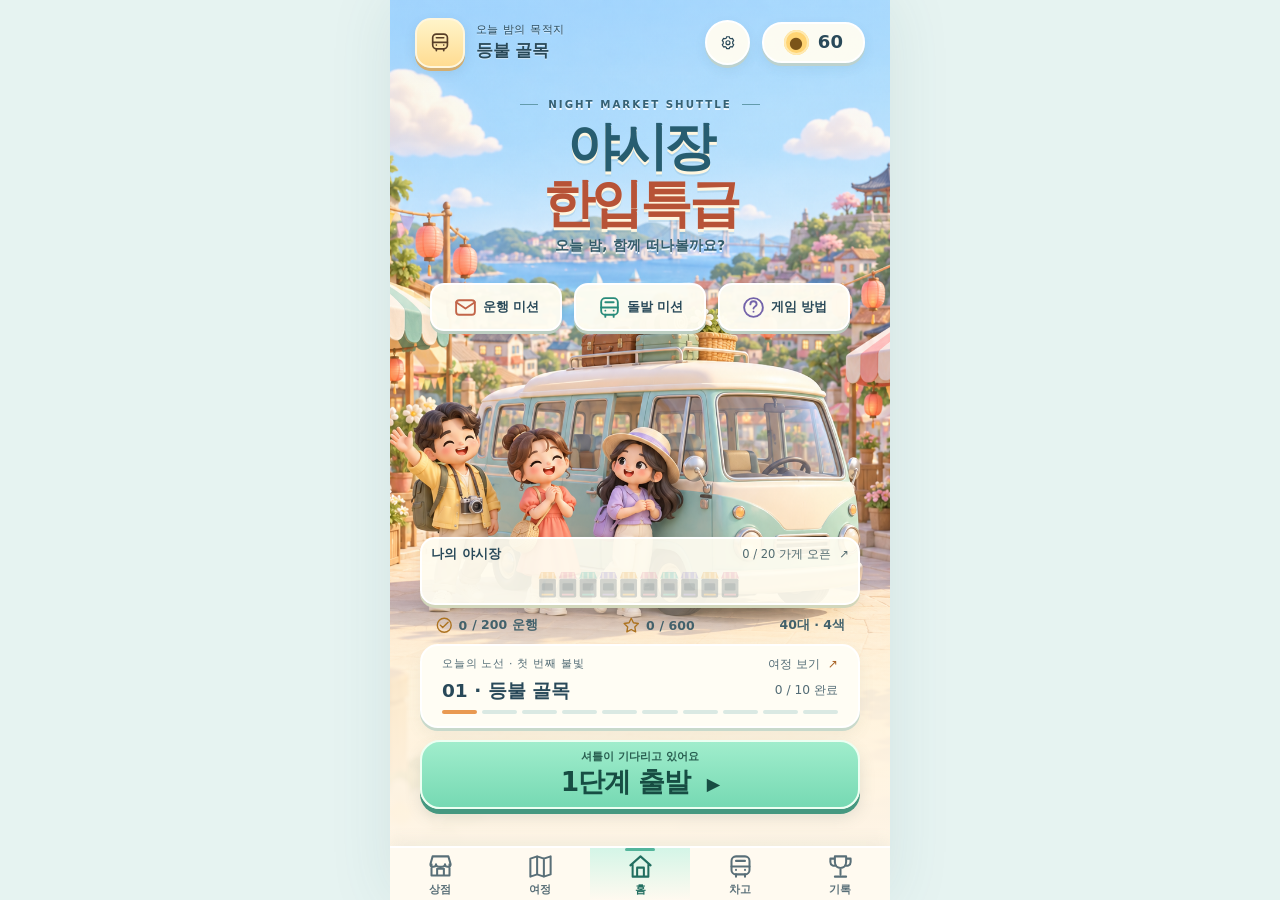
==== index.html @ f146aacd "Release v55: paid undo and remove free guide" ====
<!doctype html>
<html lang="ko"><head><meta charset="utf-8"><meta name="viewport" content="width=device-width,initial-scale=1,viewport-fit=cover"><meta name="theme-color" content="#d8f4ed"><meta name="description" content="야시장으로 떠나는 셔틀 퍼즐. 20개 지역 200단계를 여행하고 나만의 정류장을 꾸며 보세요."><title>야시장 한입특급 · Night Market Shuttle</title><link rel="manifest" href="./manifest.webmanifest?v=55"><link rel="stylesheet" href="./style.css?v=55"><link rel="stylesheet" href="./lobby.css?v=55"><link rel="stylesheet" href="./home.css?v=55"><link rel="stylesheet" href="./loading.css?v=55"><link rel="stylesheet" href="./festival.css?v=55"><link rel="preload" as="image" href="./art/sunny-terminal-v1.png"><link rel="stylesheet" href="./emergency.css?v=55"><link rel="preload" as="image" href="./brand/ninetosix-logo.png"><link rel="stylesheet" href="./bright.css?v=55"><link rel="stylesheet" href="./queue-cut.css?v=55"><link rel="stylesheet" href="./shop.css?v=55"><link rel="stylesheet" href="./stage-start.css?v=55"></head>
<body><main id="app">
<section id="lobby" inert aria-label="야시장 셔틀 대기실">
<canvas id="lobby-scene" width="600" height="1080" aria-hidden="true"></canvas><img id="lobby-art" class="lobby-art" src="./art/sunny-terminal-v1.png" alt="" width="1024" height="1536" fetchpriority="high"><div class="home-shade" aria-hidden="true"></div>
<div class="lobby-header"><button id="profile" class="avatar" aria-label="운행 기록"><svg viewBox="0 0 24 24" fill="none" stroke="currentColor" stroke-width="1.8" stroke-linecap="round" stroke-linejoin="round" aria-hidden="true"><rect x="4" y="3" width="16" height="16" rx="4"/><path d="M4 12h16M8 19v2m8-2v2M8 7h8"/><path d="M8 15h.01M16 15h.01"/></svg></button><div class="greeting"><small>오늘 밤의 목적지</small><b id="lobby-route-name">등불 골목</b></div><button id="lobby-settings" class="icon-button" aria-label="설정"><svg viewBox="0 0 24 24" fill="none" stroke="currentColor" stroke-width="1.8" stroke-linecap="round" stroke-linejoin="round" aria-hidden="true"><path d="m10 3-.6 2.2-2 .9-2-.6-2 3.4 1.5 1.6v3l-1.5 1.6 2 3.4 2-.6 2 .9L10 21h4l.6-2.2 2-.9 2 .6 2-3.4-1.5-1.6v-3l1.5-1.6-2-3.4-2 .6-2-.9L14 3Z"/><circle cx="12" cy="12" r="3"/></svg></button><button id="wallet" class="wallet" aria-label="코인과 상점"><span>●</span> <b id="lobby-coins">60</b></button></div>
<div id="home-content" class="home-content">
<div class="hero-title"><span>NIGHT MARKET SHUTTLE</span><h1>야시장<br><em>한입특급</em></h1><p>오늘 밤, 함께 떠나볼까요?</p></div>
<div class="side-actions"><button id="missions"><span><svg viewBox="0 0 24 24" fill="none" stroke="currentColor" stroke-width="1.8" stroke-linecap="round" stroke-linejoin="round" aria-hidden="true"><rect x="3" y="5" width="18" height="14" rx="3"/><path d="m3 7 9 6 9-6"/></svg></span>운행 미션<i id="mission-dot" hidden></i></button><button id="garage-trial"><span><svg viewBox="0 0 24 24" fill="none" stroke="currentColor" stroke-width="1.8" stroke-linecap="round" stroke-linejoin="round" aria-hidden="true"><rect x="4" y="3" width="16" height="16" rx="4"/><path d="M4 12h16M8 19v2m8-2v2M8 7h8"/><path d="M8 15h.01M16 15h.01"/></svg></span>돌발 미션</button><button id="howto"><span><svg viewBox="0 0 24 24" fill="none" stroke="currentColor" stroke-width="1.8" stroke-linecap="round" stroke-linejoin="round" aria-hidden="true"><circle cx="12" cy="12" r="9"/><path d="M9 9a3 3 0 0 1 6 0c0 2-3 2-3 4m0 3h.01"/></svg></span>게임 방법</button></div>
<button id="market-growth" aria-label="나의 야시장 성장 현황"></button><div class="home-stats"><span><svg viewBox="0 0 24 24" fill="none" stroke="currentColor" stroke-width="1.8" stroke-linecap="round" stroke-linejoin="round" aria-hidden="true"><circle cx="12" cy="12" r="9"/><path d="m7 12 3 3 7-7"/></svg><b id="home-cleared">0</b> / 200 운행</span><span><svg viewBox="0 0 24 24" fill="none" stroke="currentColor" stroke-width="1.8" stroke-linecap="round" stroke-linejoin="round" aria-hidden="true"><path d="m12 3 2.8 5.8 6.4.9-4.6 4.5 1.1 6.3-5.7-3-5.7 3 1.1-6.3-4.6-4.5 6.4-.9Z"/></svg><b id="home-stars">0</b> / 600</span><span id="home-fleet">40대 · 4색</span></div>
<div class="boarding-card"><div class="ticket-top"><small>오늘의 노선 <span id="home-next">첫 번째 불빛</span></small><button id="home-map" aria-label="현재 지역 여정 보기">여정 보기 <span>↗</span></button></div><div class="district-ticket"><b id="home-district">01 · 등불 골목</b><span id="home-progress">0 / 10 완료</span></div><div id="home-track" class="route-track" aria-hidden="true"></div></div>
<button id="play" class="play-button"><span id="play-caption">출발 준비 완료</span><strong id="play-label">1단계 출발 <i>▶</i></strong></button>
<button id="continue" class="resume-button" hidden>진행 중인 운행 이어하기 →</button>
</div>
<section id="lobby-panel" class="lobby-panel" hidden aria-labelledby="panel-title"><div class="panel-heading"><small id="panel-kicker"></small><h1 id="panel-title"></h1><p id="panel-description"></p></div><div id="panel-body"></div></section>
<nav id="nav" class="bottom-nav" aria-label="대기실 메뉴"><button data-tab="shop"><span><svg viewBox="0 0 24 24" fill="none" stroke="currentColor" stroke-width="1.8" stroke-linecap="round" stroke-linejoin="round" aria-hidden="true"><path d="M4 10v10h16V10M3 10l2-7h14l2 7M3 10c0 3 5 3 5 0 0 3 8 3 8 0 0 3 5 3 5 0M9 20v-6h6v6"/></svg></span>상점</button><button data-tab="map"><span><svg viewBox="0 0 24 24" fill="none" stroke="currentColor" stroke-width="1.8" stroke-linecap="round" stroke-linejoin="round" aria-hidden="true"><path d="m3 5 6-2 6 2 6-2v16l-6 2-6-2-6 2ZM9 3v16m6-14v16"/></svg></span>여정</button><button data-tab="home" aria-current="page"><span><svg viewBox="0 0 24 24" fill="none" stroke="currentColor" stroke-width="1.8" stroke-linecap="round" stroke-linejoin="round" aria-hidden="true"><path d="m3 11 9-8 9 8M5 10v11h14V10M9 21v-8h6v8"/></svg></span>홈</button><button data-tab="garage"><span><svg viewBox="0 0 24 24" fill="none" stroke="currentColor" stroke-width="1.8" stroke-linecap="round" stroke-linejoin="round" aria-hidden="true"><rect x="4" y="3" width="16" height="16" rx="4"/><path d="M4 12h16M8 19v2m8-2v2M8 7h8"/><path d="M8 15h.01M16 15h.01"/></svg></span>차고</button><button data-tab="records"><span><svg viewBox="0 0 24 24" fill="none" stroke="currentColor" stroke-width="1.8" stroke-linecap="round" stroke-linejoin="round" aria-hidden="true"><path d="M7 3h10v5c0 7-10 7-10 0ZM7 5H3v3c0 3 3 4 5 3m9-6h4v3c0 3-3 4-5 3m-4 3v5m-5 2h10"/></svg></span>기록</button></nav>
</section>
<section id="game" hidden inert aria-label="셔틀 퍼즐"><canvas id="scene" width="600" height="1080" aria-label="줄 맨 앞 손님과 같은 색 셔틀을 선택하세요."></canvas><div id="car-targets" aria-label="야시장 셔틀"></div><button id="run-clock" aria-label="별 목표 시간 보기"></button><header><button id="settings" class="round" aria-label="일시정지">Ⅱ</button><div class="logo">야시장 한입특급<small id="game-level">NIGHT MARKET SHUTTLE</small></div><button id="town" class="town-button" aria-label="대기실로 돌아가기">⌂</button><div class="coins">● <span id="coin-count">60</span></div></header><button id="emergency-hud" hidden aria-label="긴급 운행 안내"></button><button id="cut-hud" hidden aria-label="새치기 돌발 미션"></button><div id="combo-banner" role="status" aria-live="polite"></div><div id="queue-summary" role="status" aria-label="맨 앞 손님"></div><button id="garage-preview" hidden></button><div id="locked-targets" aria-label="승강장 확장"></div><footer><button id="bag" aria-label="아이템 가방"><b>▣</b><span>아이템</span><small id="bag-count">0</small></button><button id="undo"><b>↶</b><span>되돌리기</span><small>100코인</small></button><button id="ad"><b>＋</b><span>승강장 확장</span><small>AD</small></button></footer><div class="hint" id="hint"></div></section>
<div id="toast" role="status" aria-live="polite"></div><div id="modal" class="modal" role="dialog" aria-modal="true" aria-labelledby="modal-title" hidden><section><button id="close" aria-label="닫기">×</button><h1 id="modal-title"></h1><div id="modal-body"></div><button id="primary" class="primary">계속하기</button></section></div>
<section id="loading" aria-label="게임 시작 준비">
<div id="studio-intro" aria-label="나인투식스랩"><div class="studio-wordmark"><img src="./brand/ninetosix-logo.png" width="501" height="110" alt="NINE TO SIX LAB" fetchpriority="high"><p>일상에 새로운 플레이를.</p></div><button id="studio-skip">건너뛰기 <span aria-hidden="true">→</span></button></div><div class="boot-brand">NINE TO SIX LAB</div>
<div class="boot-title"><h1>야시장<br><em>한입특급</em></h1><p>불빛을 따라, 오늘 밤의 작은 여행</p></div>
<svg class="boot-scene" viewBox="0 0 400 310" fill="none" aria-hidden="true">
<defs><linearGradient id="boot-body" x1="150" y1="160" x2="150" y2="254" gradientUnits="userSpaceOnUse"><stop stop-color="#ffe4a0"/><stop offset=".6" stop-color="#f8bd5e"/><stop offset="1" stop-color="#dd8d43"/></linearGradient><linearGradient id="boot-glass" x1="120" y1="182" x2="120" y2="224" gradientUnits="userSpaceOnUse"><stop stop-color="#72c6cf"/><stop offset="1" stop-color="#2a6a82"/></linearGradient><radialGradient id="boot-halo"><stop stop-color="#ffd690" stop-opacity=".35"/><stop offset="1" stop-color="#ffd690" stop-opacity="0"/></radialGradient><clipPath id="boot-road-clip"><rect x="0" y="256" width="400" height="35"/></clipPath></defs>
<circle cx="295" cy="42" r="26" fill="#f5deb0"/><circle cx="283" cy="33" r="24" fill="#ffe3a0"/>
<g fill="#91b9c3"><circle cx="51" cy="48" r="1.5"/><circle cx="119" cy="19" r="2"/><circle cx="236" cy="57" r="1.5"/><circle cx="346" cy="82" r="2"/></g>
<path d="M0 155h28V97h38v32h34V80h43v64h32v-42h33v41h25V95h43v44h28v-33h43v50h28v-26h25v116H0Z" fill="#a0c9c8"/>
<g fill="#d9ad71" opacity=".5"><path d="M39 113h6v8h-6zm14 0h6v8h-6zm60-18h6v8h-6zm14 0h6v8h-6zm118 15h6v8h-6zm14 0h6v8h-6zm62 14h6v8h-6zm14 0h6v8h-6z"/></g>
<path d="M-15 80Q195 162 415 71" stroke="#647b80" stroke-width="2"/>
<g class="boot-glow"><circle cx="52" cy="116" r="36" fill="url(#boot-halo)"/><path d="M52 103v8" stroke="#dab47b"/><rect x="44" y="109" width="16" height="22" rx="6" fill="#ffc775"/><path d="M47 113h10m-10 13h10" stroke="#d8854d"/></g>
<g class="boot-glow"><circle cx="154" cy="140" r="40" fill="url(#boot-halo)"/><path d="M154 121v8" stroke="#dab47b"/><rect x="145" y="127" width="18" height="24" rx="6" fill="#f9ac74"/><path d="M148 131h12m-12 15h12" stroke="#ce7153"/></g>
<g class="boot-glow"><circle cx="269" cy="130" r="35" fill="url(#boot-halo)"/><path d="M269 115v8" stroke="#dab47b"/><rect x="261" y="121" width="16" height="22" rx="6" fill="#ffda89"/></g>
<g class="boot-glow"><circle cx="351" cy="109" r="32" fill="url(#boot-halo)"/><path d="M351 91v8" stroke="#dab47b"/><rect x="343" y="97" width="16" height="22" rx="6" fill="#efab83"/></g>
<path d="M0 253Q200 228 400 251V310H0Z" fill="#bdd2dc"/><path d="M0 255Q200 235 400 253" stroke="#648083" stroke-width="2"/>
<g clip-path="url(#boot-road-clip)"><g class="boot-road" stroke="#7b9198" stroke-width="3" stroke-linecap="round" opacity=".45"><path d="M0 280h34m46 0h34m46 0h34m46 0h34m46 0h34m46 0h34m46 0h34"/></g></g>
<ellipse cx="202" cy="258" rx="132" ry="10" fill="#517985" opacity=".18"/>
<g class="boot-bus">
<path d="m315 218 80 18v27l-82-23Z" fill="#ffe3a5" opacity=".09"/>
<rect x="85" y="161" width="227" height="87" rx="19" fill="url(#boot-body)"/>
<path d="M92 174h209" stroke="#fff2c9" stroke-width="4" stroke-linecap="round"/>
<rect x="105" y="182" width="121" height="43" rx="6" fill="url(#boot-glass)"/>
<path d="M241 182h44a12 12 0 0 1 12 12v30h-56Z" fill="url(#boot-glass)"/>
<g><path d="M116 218q2-14 12-14t13 14v7h-25Z" fill="#db6378"/><circle cx="128" cy="202" r="8" fill="#e9bc91"/><path d="M119 201q-2-13 10-12 10 0 8 12l-5-6-6 4Z" fill="#55413a"/>
<path d="M154 224v-10q11-15 23 0v10Z" fill="#a28de3"/><path d="M156 207v-11q9-14 18 0v12Z" fill="#443438"/><circle cx="165" cy="202" r="8" fill="#efc39a"/><path d="m157 198 15-1-7-8Z" fill="#443438"/>
<path d="M191 225v-9q10-14 23 0v9Z" fill="#63c9b2"/><circle cx="203" cy="202" r="8" fill="#b78266"/><path d="M195 200q-1-15 12-10l5 9-9-5Z" fill="#34323e"/></g>
<path d="M146 183v42m39-42v42m55-45v64m34-64v64" stroke="#f9cd83" stroke-width="5"/>
<path d="M109 234h104" stroke="#ad6d40" stroke-width="2" opacity=".6"/><rect x="284" y="231" width="21" height="8" rx="4" fill="#fff3cd"/><rect x="88" y="231" width="7" height="9" rx="2" fill="#d46557"/>
<rect x="140" y="151" width="100" height="17" rx="7" fill="#efd6a8"/><path d="M167 158h46" stroke="#a4784d" stroke-width="3" stroke-linecap="round"/>
<rect x="83" y="241" width="231" height="7" rx="3" fill="#b57043"/>
<g class="boot-wheel"><circle cx="129" cy="247" r="17" fill="#172431"/><circle cx="129" cy="247" r="9" fill="#71909a"/><path d="M129 240v14m-7-7h14" stroke="#c1d1cd" stroke-width="2"/></g>
<g class="boot-wheel"><circle cx="275" cy="247" r="17" fill="#172431"/><circle cx="275" cy="247" r="9" fill="#71909a"/><path d="M275 240v14m-7-7h14" stroke="#c1d1cd" stroke-width="2"/></g>
</g></svg>
<div class="boot-info"><div class="boot-route"><i></i>20개의 거리 · 200번의 밤<i></i></div><div class="boot-progress-label"><span>오늘 밤의 운행 준비</span><span id="boot-count">0 / 3</span></div><div id="boot-progress" role="progressbar" aria-label="게임 준비" aria-valuemin="0" aria-valuemax="3" aria-valuenow="0"><i class="boot-step"></i><i class="boot-step"></i><i class="boot-step"></i></div><p id="boot-status" role="status" aria-live="polite">골목의 불빛을 깨우고 있어요…</p><button id="boot-retry" hidden onclick="location.reload()">다시 연결하기</button><p class="boot-tip"><b>오늘의 운행 팁</b><br>자리가 남은 셔틀도 다음 손님을 기다려요.</p><noscript>게임을 실행하려면 브라우저의 JavaScript를 켜 주세요.</noscript></div>
</section>
</main><script type="module" src="./boot.js?v=55" onerror="document.getElementById('boot-status').textContent='게임을 불러오지 못했어요. 다시 연결해 주세요.';document.getElementById('boot-retry').hidden=false"></script></body></html>
---- style.css ----
:root{--cream:#fff0cc;--gold:#ffd27b;--ink:#262236;--ease-out:cubic-bezier(.23,1,.32,1)}
*{box-sizing:border-box}html,body{margin:0;width:100%;height:100%;overflow:hidden;background:#131222;font-family:system-ui,-apple-system,sans-serif;touch-action:manipulation}body{display:grid;place-items:center}button,select{font:inherit}button{cursor:pointer;-webkit-tap-highlight-color:transparent}#game{position:relative;width:min(100vw,55.5556dvh);height:min(100dvh,180vw);aspect-ratio:5/9;isolation:isolate;overflow:hidden;background:var(--ink)}canvas{display:block;width:100%;height:100%;touch-action:none}
#game header{position:absolute;top:1.5%;left:3%;right:3%;display:flex;align-items:center;gap:2%;pointer-events:none}#game header>*{pointer-events:auto}.round,.town-button{width:9%;aspect-ratio:1;border:1px solid #9c777b;border-radius:12px;background:#443343;color:var(--cream);font-size:clamp(16px,2.8dvh,28px);line-height:1}.logo{font-weight:950;color:var(--cream);font-size:clamp(13px,2.5dvh,25px);letter-spacing:-.6px}.logo small{display:block;letter-spacing:1.8px;font-size:clamp(6px,1dvh,10px);margin-top:2px;color:#d6a882}.town-button{margin-left:auto}.coins{color:var(--gold);border:1px solid #705568;border-radius:12px;padding:5px 8px;font-size:clamp(12px,2dvh,20px);font-weight:900;background:#30263c}
#car-targets{position:absolute;inset:0;pointer-events:none}.car-target{position:absolute;opacity:0;border:0;background:none;pointer-events:none}.car-target:focus-visible{opacity:1;outline:3px solid #fff;border-radius:7px;box-shadow:0 0 0 6px #eeae4e}#locked-targets{position:absolute;inset:0;pointer-events:none}.locked-target{position:absolute;top:23.2%;height:8%;width:10%;border:0;background:transparent;pointer-events:auto}.locked-target:focus-visible{outline:3px solid #ffcd3c}footer{position:absolute;bottom:4.5%;left:16%;right:16%;display:flex;justify-content:space-between;gap:5%}footer button{position:relative;flex:1;min-width:0;height:clamp(50px,8dvh,84px);background:linear-gradient(#71525b,#513947);border:2px solid #b88f7b;border-radius:15px;box-shadow:0 4px 0 #30243a;color:var(--cream);font-weight:800}footer b{display:block;font-size:clamp(23px,3.8dvh,38px);line-height:.95;color:var(--gold)}footer span{font-size:clamp(9px,1.4dvh,15px);display:block;margin-top:5px;white-space:nowrap}footer small{position:absolute;top:-9px;right:-4px;padding:2px 5px;border-radius:6px;background:#efd198;color:#553b37;font-size:clamp(7px,1dvh,10px)}button:active{filter:brightness(.93)}button:disabled{filter:grayscale(.5);opacity:.5;cursor:default}button:focus-visible,select:focus-visible{outline:3px solid #a6f0db;outline-offset:3px}.hint{position:absolute;bottom:1.2%;width:100%;text-align:center;color:#cdb5c4;font-size:clamp(9px,1.25dvh,13px);pointer-events:none}#toast{position:absolute;top:35%;left:50%;transform:translate(-50%,-5px);background:#211e33ed;color:#ffe4a8;border:1px solid #ae8161;border-radius:10px;padding:9px 14px;font-size:clamp(12px,1.6dvh,17px);font-weight:750;width:max-content;max-width:90%;text-align:center;opacity:0;pointer-events:none;transition:opacity 160ms,transform 160ms var(--ease-out);z-index:11}#toast.show{opacity:1;transform:translate(-50%,0)}
.modal{position:absolute;inset:0;background:#161428bc;display:grid;place-items:center;z-index:10;padding:6%;backdrop-filter:blur(4px)}[hidden]{display:none!important}.modal section{position:relative;width:100%;max-height:92%;overflow:auto;border:2px solid #ba8d77;background:#fff0d9;border-radius:22px;padding:20px;color:#503b44;box-shadow:0 8px 0 #35253e;text-align:center}.modal h1{font-size:clamp(20px,3dvh,28px);margin:8px 0 14px}.modal p{font-size:clamp(12px,1.65dvh,16px);line-height:1.7}.modal .subtle{color:#82656b;font-size:clamp(11px,1.4dvh,14px)}.modal select{width:100%;padding:10px;border:1px solid #bca292;border-radius:10px;background:#fffaf0;color:#573f48}.primary,.secondary{width:100%;padding:12px;border:1px solid #b69884;border-radius:11px;font-weight:800;margin-top:10px}.primary{background:#513d51;color:var(--cream);font-size:18px;box-shadow:0 3px #31243b}.secondary{background:#f3dfbc;color:#654753;font-size:14px}#close{position:absolute;right:8px;top:4px;border:0;background:none;color:#775a68;font-size:28px}.ad-progress{height:12px;background:#d9c6b3;border-radius:8px;overflow:hidden}.ad-progress div{height:100%;width:100%;transform:scaleX(0);transform-origin:left;background:#788867}.town{display:grid;grid-template-columns:repeat(4,1fr);gap:7px}.stall{background:#c9b8b3;border-radius:8px;overflow:hidden;border-top:9px solid #99848b;padding:5px 0;color:#766570}.stall span{display:block;font-size:27px;filter:grayscale(1);opacity:.5}.stall b{display:block;font-size:12px}.stall small{font-size:9px}.stall.lit{background:#ffe5a9;border-color:#db7a63;color:#6c453d;box-shadow:0 0 12px #ffbb5c44}.stall.lit span{filter:none;opacity:1}.opening{font-size:42px;padding:10px}.reward-line{font-weight:900;color:#a26629;font-size:19px}
@media(prefers-reduced-motion:reduce){#toast{transition:opacity 100ms;transform:translateX(-50%)}.order-card{transition:none}}

#game{container-type:inline-size}#queue-summary{position:absolute;top:10%;left:4%;width:auto;max-width:36%;padding:5px 7px;border-radius:8px;border-left:5px solid var(--cargo-color);background:#242235;color:var(--cargo-color);font-weight:850;font-size:clamp(11px,3.2cqw,19px);white-space:nowrap}
---- lobby.css ----
:root{--peach:#ffcb92;--night:#242943;--pale:#fff2db;--muted:#d3bbc6}
#app{position:relative;width:min(100vw,55.5556dvh);height:min(100dvh,180vw);aspect-ratio:5/9;isolation:isolate;overflow:hidden;container-type:inline-size;background:#20233e}#game{width:100%;height:100%;position:absolute;inset:0}#lobby{position:absolute;inset:0;overflow:hidden}#lobby-scene{position:absolute;inset:0;pointer-events:none}
.lobby-header{position:absolute;z-index:3;top:2.2%;left:4%;right:4%;display:flex;gap:2%;align-items:center;color:var(--pale)}.avatar{width:12%;aspect-ratio:1;background:linear-gradient(#f9ca9f,#c98478);border:2px solid #ffe3bb;border-radius:30%;font-size:7cqw;color:#633e4a;box-shadow:0 3px 0 #312e47}.greeting{flex:1;min-width:0}.greeting small{display:block;color:#e2c6bd;font-size:2.25cqw}.greeting b{display:block;font-size:3.3cqw;margin-top:2px;white-space:nowrap}.icon-button{width:10%;aspect-ratio:1;background:#27364b9c;border:1px solid #a4adb457;color:#fff0d4;border-radius:50%;font-size:5cqw}.wallet{background:#ffedc9;color:#704b3a;border:2px solid #dbb580;border-radius:22px;padding:6px 10px;min-width:23%;font-size:4cqw;font-weight:850;box-shadow:0 3px 0 #3b2b4640}.wallet span{color:#dc922d}.wallet b{font-variant-numeric:tabular-nums}
.home-content{position:absolute;inset:0}.hero-title{position:absolute;top:11.3%;left:8%;color:#fff2da;text-shadow:0 3px 0 #2e3a56}.hero-title>span{display:block;font-size:2cqw;letter-spacing:2px;color:#efc29d;font-weight:800}.hero-title h1{font-size:9.8cqw;line-height:1.04;letter-spacing:-2px;margin:8px 0 10px;font-weight:950}.hero-title em{font-style:normal;color:#ffd795}.hero-title p{font-size:2.6cqw;color:#e8d5d1;font-weight:650;margin:0;letter-spacing:-.3px}.side-actions{position:absolute;right:4%;top:24%;display:grid;gap:13px}.side-actions button{position:relative;width:14cqw;min-height:13cqw;background:#29374deb;color:#ffe4b7;border:1px solid #aa9588;border-radius:15px;font-size:2.5cqw;font-weight:750;box-shadow:0 3px 0 #29304b}.side-actions span{display:block;font-size:6cqw;line-height:1.1;color:#ffd091}.side-actions i{position:absolute;right:-3px;top:-3px;width:11px;height:11px;border:2px solid #fff4d8;background:#e98176;border-radius:50%}.district-ticket{position:absolute;top:74%;left:10%;right:10%;display:grid;grid-template-columns:1fr auto;gap:4px;color:#ffe7d4;text-align:left}.district-ticket small{grid-column:1/3;font-size:2.3cqw;color:#c9d1dd;letter-spacing:.6px}.district-ticket b{font-size:3.7cqw}.district-ticket span{align-self:center;font-size:2.5cqw;color:#d4c8d4}.play-button{position:absolute;left:10%;right:10%;top:80%;height:10%;border:2px solid #ffe8b5;border-radius:22px;background:linear-gradient(#ffd291,#eead73);color:#573b3e;box-shadow:0 5px 0 #a36e61,0 10px 20px #1c1e405c;text-align:center;transition:transform 100ms}.play-button span{display:block;font-size:2.5cqw;font-weight:700;margin-bottom:4px}.play-button strong{font-size:6.2cqw;letter-spacing:-1px}.play-button i{font-size:4cqw;margin-left:6px;font-style:normal}.play-button:active{transform:scale(.96)}.resume-button{position:absolute;top:90.9%;left:10%;right:10%;background:transparent;border:0;color:#ffdec1;font-size:2.5cqw;font-weight:750;padding:2px}
.bottom-nav{position:absolute;z-index:4;bottom:0;left:0;right:0;height:6.6%;min-height:46px;display:flex;background:#252c44f5;border-top:1px solid #a17e78;box-shadow:0 -4px 20px #2925414f;backdrop-filter:blur(8px)}.bottom-nav button{flex:1;min-width:0;border:0;background:transparent;color:#9faac0;font-weight:700;font-size:2.5cqw;padding:3px 0}.bottom-nav span{display:block;font-size:5cqw;line-height:1.05;margin-bottom:3px}.bottom-nav button[aria-current=page]{color:#ffd497;background:#ffffff09}.bottom-nav button[aria-current=page] span{color:#ffe1af}
.lobby-panel{position:absolute;z-index:2;top:10.3%;left:0;right:0;bottom:6.6%;overflow:auto;overscroll-behavior:contain;padding:5% 5% 7%;background:linear-gradient(#252d48f5,#292d45fc);color:#fff0d8;scrollbar-width:thin;scrollbar-color:#a98a86 transparent}.panel-heading small{font-size:2.15cqw;letter-spacing:1.7px;color:#e2b889;font-weight:800}.panel-heading h1{font-size:6cqw;letter-spacing:-1px;margin:8px 0}.panel-heading p{font-size:3cqw;color:#bbc6d7;line-height:1.6;margin:0 0 24px}.district-tabs{display:flex;gap:6px}.district-tabs button{flex:1;padding:12px 2px;border-radius:12px;border:1px solid #596278;background:#343d57;color:#bdc6d9;font-weight:800;font-size:2.8cqw;white-space:nowrap}.district-tabs button[aria-pressed=true]{background:#ffe1b3;color:#62474a;border-color:#ffe1b3}.route-note{font-size:2.6cqw;color:#b7c3d6;display:flex;justify-content:space-between;padding:17px 0}.level-grid{display:grid;grid-template-columns:repeat(3,1fr);gap:13px 11px}.level-node{position:relative;aspect-ratio:1.03;border-radius:22px;background:linear-gradient(#657493,#4d5b79);border:2px solid #8598ae;color:#fff1d4;box-shadow:0 4px 0 #182338}.level-node b{display:block;font-size:7cqw;line-height:1.2}.level-node span{display:block;font-size:3.2cqw;letter-spacing:2px;color:#ffd493;margin-top:5px}.level-node.current{background:linear-gradient(#ffd598,#e7a774);color:#503d49;border-color:#ffe9c4;box-shadow:0 0 0 3px #efba7955,0 4px 0 #a87467}.level-node.current span{color:#8e5b42}.level-node:disabled{opacity:1;filter:none;background:#303a53;color:#6b7893;border-color:#434e67;box-shadow:none}.level-node:disabled span{font-size:2.1cqw;letter-spacing:0;color:#99a5bc}.panel-foot{font-size:2.65cqw;text-align:center;color:#a8b6cd;line-height:1.8;margin:25px 0 0}.balance-card{display:grid;gap:7px;background:linear-gradient(120deg,#65506a,#374965);padding:22px;border:1px solid #807187;border-radius:20px;margin-bottom:20px}.balance-card small{font-size:3cqw;color:#dbcfda}.balance-card strong{font-size:8cqw;color:#ffdc9d;font-variant-numeric:tabular-nums}.balance-card span{font-size:2.7cqw;color:#c5cfe0}.theme-list{display:grid;gap:13px}.theme-card{width:100%;display:grid;grid-template-columns:17% 1fr auto;align-items:center;gap:10px;text-align:left;background:#3a415a;border:1px solid #657087;border-radius:18px;padding:15px 10px;color:#ffeed6}.theme-art{font-size:8cqw;padding:9px 0;text-align:center;background:color-mix(in srgb,var(--theme),transparent 83%);border-radius:12px;text-shadow:0 0 15px var(--theme)}.theme-card strong{font-size:3.5cqw;display:block}.theme-card small{font-size:2.5cqw;display:block;color:#bdc8d9;margin-top:6px}.theme-card>b{color:var(--theme);font-size:3cqw}.garage-grid{display:grid;gap:14px}.vehicle-card{border-radius:18px;background:#3b465f;border:1px solid #627087;padding:12px 18px}.vehicle-card canvas{width:100%;height:auto;aspect-ratio:220/120;max-height:120px;object-fit:contain}.vehicle-card>div{display:flex;justify-content:space-between;align-items:center}.vehicle-card strong{font-size:4.3cqw}.vehicle-card span{font-size:3cqw;color:#ffd49b;background:#202e46;padding:5px 10px;border-radius:10px}.vehicle-card p{font-size:2.8cqw;color:#b6c7dd;margin:8px 0 0}.record-grid{display:grid;grid-template-columns:1fr 1fr;gap:12px}.record-grid article{background:#3c4560;border:1px solid #657187;padding:20px 14px;border-radius:17px}.record-grid span{display:block;font-size:2.8cqw;color:#c1cbdd}.record-grid b{display:block;font-size:7cqw;color:#ffdc9e;margin-top:12px}.record-grid small{font-size:2.7cqw;color:#bcc6d7}.small-heading{font-size:3.7cqw;margin:25px 0 15px}.district-record{display:flex;gap:12px;align-items:center;margin-bottom:18px}.district-record>span{font-size:7cqw}.district-record>div{flex:1}.district-record b{font-size:3.2cqw}.district-record strong{font-size:3cqw;color:#d0d6e2}progress{display:block;width:100%;height:7px;border:0;border-radius:8px;overflow:hidden;accent-color:#ffc789;margin-top:8px}progress::-webkit-progress-bar{background:#202c44}progress::-webkit-progress-value{background:#ffca8c;border-radius:8px}
.mission-list article{display:flex;gap:12px;align-items:center;text-align:left;padding:16px 0;border-bottom:1px solid #e0c3a7}.mission-list article>div{flex:1}.mission-list strong{font-size:16px;display:block}.mission-list small{display:block;font-size:11px;margin:7px 0;color:#896967}.mission-list button{padding:12px;border-radius:12px;background:#60455d;color:#ffe7be;border:0;font-weight:850}.setting-row{display:flex;justify-content:space-between;align-items:center;padding:15px 0;border-bottom:1px solid #ddc5ab;font-weight:750}.setting-row input{width:24px;height:24px;accent-color:#76526c}.tutorial>div{display:flex;gap:12px;text-align:left;align-items:center;margin:16px 0}.tutorial>div>b{display:grid;place-items:center;flex-shrink:0;width:34px;height:34px;border-radius:12px;background:#755670;color:#ffe4b7}.tutorial p{margin:0}.result-stars{font-size:12cqw;letter-spacing:3px;color:#dd9237;text-shadow:0 2px #ffe3ad;margin:18px 0}.result-stats{display:flex;background:#edd9bc;border-radius:14px;padding:16px}.result-stats span{flex:1;font-size:12px;color:#936e61}.result-stats b{display:block;font-size:25px;color:#64424f;margin-top:7px;font-variant-numeric:tabular-nums}.modal{z-index:20}#toast{z-index:30;top:35%;pointer-events:none}.modal .secondary:active{transform:scale(.96)}#loading{position:absolute;z-index:40;inset:0;display:flex;flex-direction:column;align-items:center;justify-content:center;background:#242b46;color:#ffdfb1}#loading>span{font-size:64px}#loading h1{font-size:28px;letter-spacing:-1px}#loading p{font-size:14px;color:#c0bdd0}
@media(prefers-reduced-motion:reduce){.play-button{transition:none}.play-button:active,.modal .secondary:active{transform:none}}@media(max-height:550px) and (orientation:landscape){.lobby-header{top:1%}.hero-title{top:12%}.bottom-nav{min-height:34px}.lobby-panel{bottom:8%}.resume-button{top:90%}}

.side-actions button{padding:5px 2px;white-space:nowrap}
#app{max-width:100vw}

.play-button{top:78.8%;height:9.2%}.resume-button{top:89.3%}

.district-picker{display:flex;gap:8px}.district-picker select{min-width:0;flex:1;border-radius:12px;background:#ffe1b3;color:#62474a;border:1px solid #eebc8a;padding:12px 8px;font-weight:800;font-size:3.2cqw}.district-picker button{width:12%;border:1px solid #657187;border-radius:12px;background:#343d57;color:#ffe1b3;font-size:6cqw}.difficulty-note{margin:0 0 17px;color:#f5ce97;font-size:2.7cqw}

#garage-preview{position:absolute;top:35.3%;left:12%;width:76%;height:4.1%;z-index:2;border:1px solid #c4a180;border-radius:9px;background:#30273eed;color:#ffdfad;display:flex;align-items:center;justify-content:space-between;padding:3px 7px;gap:5px;text-align:left}#garage-preview b{font-size:2.7cqw;line-height:1.25}#garage-preview>span{white-space:nowrap}#garage-preview i{font-style:normal;color:var(--car-color);font-size:4cqw}#garage-preview small{font-size:2.2cqw}.arrival-list article{text-align:left;padding:12px 0;border-bottom:1px solid #dabda4}.arrival-list b,.arrival-list small{display:block;margin-bottom:6px}.arrival-list span{display:inline-block;margin:3px;padding:5px;border-radius:6px;background:#32293b;color:var(--car-color);font-size:12px}.music-label{display:block;text-align:left;font-weight:750;margin:16px 0 8px}.setting-row.music-volume{gap:10px}.music-volume input{width:45%;height:20px}.music-volume output{min-width:35px;font-size:12px}

#garage-preview.auto-entry{border:2px solid var(--car-color);background:#183e35;color:#fff5db;box-shadow:0 0 0 2px #ffffff18}#garage-preview>span{font-size:2.5cqw}#garage-preview.auto-entry>span{font-weight:850;background:#fff0cc;color:#173c32;border-radius:5px;padding:5px 7px}

.sfx-previews{display:grid;grid-template-columns:repeat(3,1fr);gap:6px;margin:8px 0 16px}.sfx-previews button{min-height:36px;padding:7px 3px;border:1px solid #b69884;border-radius:8px;background:#f3dfbc;color:#654753;font-size:11px;font-weight:700}

.fleet-heading{padding:19px 0 17px}.fleet-heading small{font-size:2.5cqw;color:#f2cb97}.fleet-heading h2{font-size:4.5cqw;margin:6px 0}.fleet-heading p{font-size:2.6cqw;color:#bac9d5;line-height:1.5}.fleet-debut{display:block;font-size:2.4cqw;color:#e1c9a9;margin-top:9px}.fleet-grid .vehicle-card canvas{max-height:140px}
---- home.css ----
/* Night terminal: illustration, route ticket and a single primary departure. */
#lobby{background:#061829;--lobby-accent:#ffe0a0;--lobby-glow:#ffc67d00}
#lobby[data-decoration=mint]{--lobby-accent:#a6f5d5;--lobby-glow:#4fffcf25}
#lobby[data-decoration=sakura]{--lobby-accent:#ffd0e1;--lobby-glow:#ff84ba28}
.home-shade:after{content:'';position:absolute;inset:0;background:radial-gradient(ellipse at 50% 64%,transparent 25%,var(--lobby-glow) 95%)}
.lobby-art{position:absolute;inset:0;width:100%;height:100%;object-fit:cover;object-position:50% 46%;pointer-events:none}
.home-shade{position:absolute;inset:0;pointer-events:none;background:linear-gradient(180deg,#04142640 0%,transparent 30%,transparent 58%,#06192ac4 70%,#06192a 94%)}
.lobby-header{top:2.3%;left:5%;right:5%;gap:2.5%}
.avatar{width:11%;border-radius:32%;background:linear-gradient(150deg,#ffe9b7,#f0ba61);border:1px solid #ffe8b5;color:#573e27;box-shadow:0 3px 9px #0004;display:grid;place-items:center}
.avatar svg{width:66%;height:66%}
.greeting small{font-size:2.1cqw;color:#c5d6dc;letter-spacing:.6px}
.greeting b{font-size:3.3cqw;color:#fff3da;margin-top:3px}
.icon-button{width:10%;background:#071d329c;border:1px solid #bacbd638;display:grid;place-items:center}
.icon-button svg{width:55%;height:55%}
.wallet{min-width:23%;padding:6px 9px;border:1px solid #f2d79a70;border-radius:20px;background:#0c2338d9;color:#ffe4a5;font-size:3.6cqw;box-shadow:0 3px 8px #0002}
.wallet span{display:inline-grid;place-items:center;width:5cqw;height:5cqw;background:#ffd682;color:#865321;border-radius:50%;font-size:3.2cqw;margin-right:3px;vertical-align:middle}
.hero-title{top:11.3%;left:0;right:0;text-align:center;text-shadow:0 3px 0 #17213d,0 6px 24px #00163280}
.hero-title>span{display:inline-flex;align-items:center;gap:10px;font-size:2cqw;letter-spacing:2.6px;color:#f5cf85}
.hero-title>span:before,.hero-title>span:after{content:'';width:18px;height:1px;background:#e7be7370}
.hero-title h1{font-size:10.8cqw;line-height:1.02;letter-spacing:-.65cqw;margin:1.6cqw 0 1.1cqw;color:#fff8e7}
.hero-title em{color:var(--lobby-accent)}
.hero-title p{font-size:2.5cqw;color:#e4ded3;letter-spacing:.05cqw}
.side-actions{top:32%;left:9%;right:9%;display:flex;justify-content:center;gap:2.5%;}
.side-actions button{display:flex;align-items:center;justify-content:center;gap:5px;flex:1;width:auto;min-height:8.8cqw;padding:5px 6px;background:#061c30de;border:1px solid #aec6d13d;border-radius:11px;font-size:2.45cqw;box-shadow:0 3px 10px #02121f50;backdrop-filter:blur(8px)}
.side-actions span{display:grid;place-items:center;width:4.5cqw;color:#f5d38e}
.side-actions svg{width:100%;height:auto;aspect-ratio:1}
.side-actions i{right:4px;top:4px;width:7px;height:7px;border:1px solid #ffe5b3}
.boarding-card{position:absolute;left:6%;right:6%;top:68.1%;height:11.4%;padding:2.3% 4%;background:linear-gradient(120deg,#163d49f0,#122c40f5);border:1px solid #80b5ad54;border-radius:17px;box-shadow:0 7px 24px #0003;box-sizing:border-box;color:#ffecc9}
.ticket-top{display:flex;justify-content:space-between;align-items:center;gap:5px}
.ticket-top small{font-size:2.15cqw;color:#adc7cb;letter-spacing:.15cqw}
.ticket-top button{border:0;background:transparent;color:#e1eeda;font-size:2.4cqw;padding:0;min-height:22px}
.ticket-top button span{margin-left:4px;color:#ffd389}
.district-ticket{position:static;display:flex;align-items:baseline;justify-content:space-between;margin-top:3px;gap:7px;color:#fff4da}
.district-ticket b{font-size:4.1cqw;white-space:nowrap}
.district-ticket span{font-size:2.45cqw;color:#bfced2;white-space:nowrap}
.route-track{display:flex;gap:5px;margin-top:2%;height:4px}
.route-track i{flex:1;border-radius:3px;background:#86a5b532}
.route-track i.done{background:#8cd7b6}
.route-track i.current{background:#ffda93}
.home-stats{position:absolute;left:7%;right:7%;top:64.6%;display:flex;justify-content:space-between;align-items:center;color:#ebddc2;font-size:2.45cqw;text-shadow:0 2px 4px #000}
.home-stats span{display:flex;gap:5px;align-items:center}.home-stats svg{width:3.7cqw;height:3.7cqw;color:#f3cd7d}
.play-button,.resume-button{box-sizing:border-box;left:6%;right:6%;top:81.1%;height:9%;border:1px solid #ffe5ac;border-radius:17px;background:linear-gradient(130deg,#ffe1a0,#f8bf65);color:#493321;box-shadow:0 4px 0 #b77b37,0 10px 22px #0004;text-align:center;transition:transform 150ms,opacity 150ms;cursor:pointer}
.play-button span,.resume-button small{display:block;font-size:2.35cqw;color:#7d512b;font-weight:700;margin-bottom:3px;line-height:1.2}
.play-button strong,.resume-button strong{display:block;font-size:5.6cqw;font-weight:900;letter-spacing:-.2cqw;line-height:1.2}
.play-button i,.resume-button i{display:inline-block;font-style:normal;font-size:3.5cqw;margin-left:8px;transform:translateY(-1px)}
.has-resume .play-button{top:89%;height:5%;border:0;border-radius:0;background:transparent;box-shadow:none;color:#a5c3ca;padding:0}
.has-resume .play-button span{display:none}.has-resume .play-button strong{font-size:2.55cqw;letter-spacing:0;font-weight:650;line-height:1.2}.has-resume .play-button i{font-size:2cqw;margin-left:4px}
.has-resume .resume-button{top:80.2%;height:8.5%;padding:5px;font-weight:800}
.home-content:not(.has-resume) .play-button{top:81%;height:9.3%}
.bottom-nav{height:6%;min-height:0;background:#071b2cee;border-top:1px solid #92b6bc2b;box-shadow:0 -5px 18px #0002;backdrop-filter:blur(12px)}
.bottom-nav button{font-size:2.15cqw;color:#829eab;padding:4px 0 2px;position:relative}
.bottom-nav span{font-size:0;line-height:1;margin-bottom:3px}
.bottom-nav svg{width:5cqw;height:5cqw;display:block;margin:auto}
.bottom-nav button[aria-current=page]{color:#ffe0a0;background:linear-gradient(#ffe4a010,transparent)}
.bottom-nav button[aria-current=page]:before{content:'';position:absolute;top:0;left:35%;right:35%;height:2px;background:#f6d28a;border-radius:2px}
.lobby-panel{bottom:6%;background:linear-gradient(#0d2438fa,#0e2637fc)}
#lobby button:focus-visible{outline:3px solid #c8ffe9;outline-offset:3px}
.side-actions button:active,.resume-button:active,.avatar:active,.icon-button:active,.wallet:active{transform:scale(.96)}
@media(prefers-reduced-motion:reduce){#lobby button{transition:none!important}#lobby button:active{transform:none!important}}
---- loading.css ----
#loading{display:flex;justify-content:space-between;padding:10% 7% 7%;overflow:hidden;background:radial-gradient(ellipse at 50% 48%,#284c59 0,#142b40 43%,#0c172c 78%);color:#fff1d1;transition:opacity 240ms var(--ease-out);font-family:inherit}
#loading.boot-ready{opacity:0;pointer-events:none}
.boot-brand{font-size:10px;letter-spacing:3px;color:#dac39d;text-align:center}
.boot-brand::before,.boot-brand::after{content:'✦';margin:0 12px;color:#f2c372}
.boot-title{text-align:center;z-index:1}
#loading .boot-title h1{font-size:clamp(34px,10cqw,56px);line-height:1.04;letter-spacing:-2px;margin:14px 0 10px;font-weight:950;text-shadow:0 4px 0 #704e39,0 8px 24px #0005}
.boot-title h1 em{font-style:normal;color:#ffd377}
#loading .boot-title p{font-size:clamp(11px,3cqw,16px);color:#e1d5c2;margin:14px 0 0;letter-spacing:1px}
.boot-scene{width:118%;flex:1;min-height:0;max-height:49%;overflow:visible}
.boot-bus{animation:boot-ride 1600ms linear infinite;transform-origin:200px 237px}
.boot-road{animation:boot-road 1100ms linear infinite}
.boot-glow{animation:boot-light 2400ms linear infinite alternate}
.boot-glow:nth-child(2n){animation-delay:-1200ms}
.boot-wheel{transform-box:fill-box;transform-origin:center;animation:boot-wheel 700ms linear infinite}
.boot-info{width:100%;text-align:center}
.boot-route{display:flex;align-items:center;gap:10px;justify-content:center;font-size:10px;letter-spacing:2px;color:#ddc89d;margin-bottom:22px}
.boot-route i{height:1px;width:32px;background:#d5b67066}
.boot-progress-label{display:flex;justify-content:space-between;font-size:11px;letter-spacing:1px;color:#e5cfa9;margin-bottom:9px}
#boot-progress{display:flex;gap:5px}
.boot-step{height:5px;border-radius:6px;background:#ffffff18;flex:1;overflow:hidden}
.boot-step::after{content:'';display:block;height:100%;background:#ffd17d;transform:scaleX(0);transform-origin:left;transition:transform 200ms linear}
.boot-step.done::after{transform:scaleX(1)}
#loading #boot-status{font-size:12px;line-height:1.6;min-height:39px;color:#d9e1e4;margin:13px 0 7px}
#loading .boot-tip{border-top:1px solid #ffffff12;padding-top:14px;font-size:11px;line-height:1.65;color:#9eb5c6;margin:0}
.boot-tip b{color:#d4c5a6;font-weight:500}
#boot-retry{min-height:44px;margin:0 0 14px;padding:8px 25px;background:#ffd17d;color:#1b2636;border:0;border-radius:12px;font-family:inherit;font-size:13px;font-weight:700;cursor:pointer}
#boot-retry:focus-visible{outline:3px solid white;outline-offset:4px}
.boot-error .boot-bus,.boot-error .boot-road,.boot-error .boot-wheel{animation-play-state:paused}
@keyframes boot-ride{0%,100%{transform:translateY(0)}50%{transform:translateY(-2px)}}
@keyframes boot-road{to{transform:translateX(-80px)}}
@keyframes boot-wheel{to{transform:rotate(360deg)}}
@keyframes boot-light{from{opacity:.45}to{opacity:.95}}
@media(prefers-reduced-motion:reduce){.boot-bus,.boot-road,.boot-wheel,.boot-glow{animation:none}#loading,.boot-step::after{transition:none}}
@media(max-height:600px){#loading{padding-top:7%;padding-bottom:5%}.boot-route{margin-bottom:12px}.boot-brand{font-size:8px}.boot-title h1{margin-top:8px!important}#loading .boot-title p{margin-top:8px}.boot-tip{padding-top:8px!important}}
---- festival.css ----
#market-growth{position:absolute;left:6%;right:6%;top:53.5%;height:10%;padding:4px 8px 0;border:1px solid #c7dece40;border-radius:13px;background:linear-gradient(#0c273be8,#132e3be8);color:#ffe1aa;text-align:left;box-shadow:0 4px 18px #0003}
#market-growth>span{display:flex;justify-content:space-between;align-items:center;font-size:2.7cqw}
#market-growth small{font-size:2.3cqw;color:#c2d2cc}#market-growth i{font-style:normal;color:#ffe1aa;margin-left:5px}
#market-growth svg{display:block;width:100%;height:74%;overflow:visible}
.growth-grid{display:grid;grid-template-columns:1fr 1fr;gap:8px}.growth-grid article{display:grid;grid-template-columns:34px 1fr;align-items:center;gap:0 6px;background:#e0d8cd;border:1px solid #c9bdad;padding:5px;border-radius:10px;text-align:left}.growth-grid article.open{background:#ffdfa6;border-color:#d6a15b}.growth-grid svg{grid-row:span 2;width:34px;height:58px}.growth-grid b{font-size:12px}.growth-grid small{font-size:10px;color:#7d695d}.growth-result{background:#e0eed5;border-radius:10px;padding:10px;color:#426446}
#combo-banner{position:absolute;top:31.7%;left:23%;right:23%;z-index:5;pointer-events:none;opacity:0;transform:translateY(5px) scale(.96);transition:opacity 180ms var(--ease-out),transform 240ms var(--ease-out);text-align:center;color:#ffe8a8;text-shadow:0 2px 5px #192332;background:#14243cee;border:1px solid #f7d68199;border-radius:12px;padding:2px 8px;display:flex;align-items:center;justify-content:center;gap:8px}
#combo-banner.show{opacity:1;transform:translateY(0) scale(1)}#combo-banner small{display:block;font-size:2cqw;color:#e3d2b1}#combo-banner b{font-size:4cqw;letter-spacing:.5px}#combo-banner span{color:#ffc777}.combo-result{font-size:13px!important;color:#976a31}
#garage-preview.route-available{border-color:#f4c676;color:#ffe1a8;box-shadow:0 0 12px #efc37430}
.route-choices{display:grid;grid-template-columns:1fr 1fr;gap:10px}.route-choices button{padding:14px 6px;border:2px solid var(--route-color);border-radius:14px;background:#fff9ee;color:#433d4a}.route-choices span{display:block;width:42px;margin:0 auto 8px;padding:7px;background:var(--route-color);color:#fff;border-radius:10px;font-size:24px;text-shadow:0 1px 3px #0009}.route-choices b{display:block;font-size:14px}.route-choices small{display:block;font-size:11px;margin-top:7px}
@media(prefers-reduced-motion:reduce){#combo-banner{transform:none;transition:opacity 100ms}#combo-banner.show{transform:none}}

.shuttle-mini{display:inline-block;width:clamp(22px,6cqw,36px);height:24px;vertical-align:middle;flex-shrink:0}#garage-preview>span{display:flex;align-items:center;gap:0}#garage-preview>span small{white-space:nowrap}.arrival-list .shuttle-mini{width:60px;height:34px}.level-node.challenge{border-color:#edbd77;background:linear-gradient(150deg,#78566b,#433956)}.puzzle-intro{padding:20px;border-radius:15px;background:#263b4d;color:#ffe0a1;font-size:23px;font-weight:900}

.puzzle-trials{display:grid;gap:10px}.puzzle-trials button{padding:15px;border-radius:12px;border:1px solid #b78b65;background:#3a4654;color:#ffe0a9;font:inherit;font-weight:800}
---- emergency.css ----
/* Same original logo, colors, tagline and layout as BEATWAVE Launch. */
#studio-intro{position:absolute;inset:0;z-index:2;display:grid;place-items:center;padding:32px;background:radial-gradient(ellipse at 50% 45%,#30274380,transparent 60%),#090b12;color:#f3f5fa;font-family:inherit}
#studio-intro[hidden]{display:none}
.studio-wordmark{text-align:center;width:min(78cqw,420px);max-width:100%}
.studio-wordmark img{display:block;width:100%;height:auto}
.studio-wordmark p{font-size:14px;color:#b8bccd;letter-spacing:.08em;margin-top:28px}
#studio-skip{position:absolute;bottom:max(30px,env(safe-area-inset-bottom));right:28px;border:1px solid #ffffff24;border-radius:30px;background:#ffffff08;color:#e2e5f0;padding:14px 22px;font:inherit;font-size:14px}
#emergency-hud{position:absolute;z-index:5;top:8.2%;left:24%;right:19%;height:3.4%;padding:3px 9px;border-radius:10px;border:1px solid #ffbd83;background:#172b3cf5;color:#fff4dd;display:flex;align-items:center;justify-content:space-between;gap:5px;font:inherit;font-size:clamp(11px,3cqw,16px);box-shadow:0 3px 14px #0004}
#emergency-hud[hidden]{display:none}#emergency-hud strong{color:var(--target-color)}#emergency-hud span{font-weight:800;white-space:nowrap}#emergency-hud.urgent{border-color:#ff8d74;background:#442935}
.emergency-card{padding:18px 10px;border-radius:16px;background:#152e40;border:1px solid var(--target-color);text-align:center;margin:12px 0}.emergency-card b{display:block;color:var(--target-color);font-size:27px;margin-bottom:10px}.emergency-card strong{font-size:20px;color:#fff1c8}
---- bright.css ----
/* Sunny festival UI. Matching colors belong to vehicles, never to text alone. */
:root{--cream:#fff9ec;--ink:#294959;--muted:#536c76;--mint:#86e1bf;--line:#c5dcd8;--lift:0 4px 0 #adc8c3,0 7px 16px #315c6318}
html,body{background:#e6f3f1;color:var(--ink)}
#app{box-shadow:0 0 60px #376d771c}
#lobby{background:#ccecf3;--lobby-accent:#b75337;--lobby-glow:transparent}
#lobby[data-decoration=mint]{--lobby-accent:#167b6b;--lobby-glow:#96eed31c}
#lobby[data-decoration=sakura]{--lobby-accent:#b54e7b;--lobby-glow:#ffd9e71c}
.lobby-art{object-position:50% 50%}
.home-shade{background:linear-gradient(180deg,#e5f7ff33 0%,transparent 30%,transparent 64%,#fff5dfd9 76%,#fff5e6 94%)}
.lobby-header{top:2%;color:var(--ink)}
.greeting small,.greeting b{color:var(--ink);text-shadow:0 1px 0 #ffffff88}
.avatar{background:linear-gradient(#fff4c9,#ffdc92);border:2px solid #fff6dc;box-shadow:0 3px 0 #d4ae70,0 5px 12px #42677622}
.icon-button,.wallet{color:var(--ink);background:#fffdf2f5;border:2px solid #fff;box-shadow:0 3px 0 #bdd2ce,0 5px 12px #42677618}
.wallet span{background:#ffd473;color:#7b5419;box-shadow:inset 0 0 0 2px #ffeab1}
.hero-title{top:10.6%;text-shadow:0 2px 0 #ffffffd9}
.hero-title>span{color:#356174;font-size:2.05cqw;font-weight:800;letter-spacing:2px}
.hero-title>span:before,.hero-title>span:after{background:#639bac}
.hero-title h1{color:#275d70;font-size:10.4cqw;line-height:1.09;text-shadow:0 3px 0 #fff6df,0 5px 0 #578fa529}
.hero-title em{color:var(--lobby-accent)}
.hero-title p{color:#365d6b;font-size:2.7cqw;font-weight:750}
.side-actions{top:33.5%;left:8%;right:8%;gap:3%}
.side-actions button{background:#fffdf2f5;color:var(--ink);border:2px solid #fff;border-radius:14px;box-shadow:0 3px 0 #bdcfc3,0 5px 10px #47645116;font-size:2.5cqw;min-height:9.5cqw;backdrop-filter:none}
.side-actions span{color:#c26549;width:5cqw}
.side-actions button:nth-child(2) span{color:#288b7a}.side-actions button:nth-child(3) span{color:#7363aa}
.side-actions i{background:#f17c69;border:2px solid #fff}
#market-growth{top:63.5%;height:8%;padding:4px 9px 0;background:#fffdf2ed;color:var(--ink);border:2px solid #fff;border-radius:15px;box-shadow:0 3px 0 #d2d7bb,0 5px 12px #55675112}
#market-growth small,#market-growth i{color:#526b70}#market-growth>span{font-size:2.65cqw}#market-growth svg{height:63%}
.home-stats{top:72.8%;left:9%;right:9%;color:#42616b;text-shadow:none;font-size:2.5cqw;font-weight:700}.home-stats svg{color:#ad731f}
.boarding-card{top:76.1%;height:10%;background:#fffdf4;border:2px solid #fff;border-radius:18px;box-shadow:0 3px 0 #c8d9cb,0 7px 16px #54736c14;color:var(--ink);padding:1.5% 4%}
.ticket-top small,.ticket-top button,.district-ticket span{color:#536c76}.ticket-top button span{color:#a96326}
.district-ticket{color:var(--ink)}.district-ticket b{font-size:3.7cqw}.route-track{margin-top:1.6%;height:4px}.route-track i{background:#dae9e3}.route-track i.done{background:#55af93}.route-track i.current{background:#e99951}
.play-button,.resume-button,.home-content:not(.has-resume) .play-button{top:87.5%;height:8.1%;border:2px solid #ecfff2;border-radius:20px;background:linear-gradient(#a0edcc,#76d9b3);color:#174d43;box-shadow:0 5px 0 #459880,0 8px 16px #42685b26}
.play-button span,.resume-button small{color:#295f51;font-size:2.15cqw;margin-bottom:2px}.play-button strong,.resume-button strong{font-size:5.3cqw}
.home-content.has-resume .resume-button{top:86.8%;height:7.4%}.home-content.has-resume .play-button{top:94.4%;height:3.5%;color:#42616b}.home-content.has-resume .play-button strong{font-size:2.4cqw}
.bottom-nav{height:6%;background:#fffaf0;border-top:2px solid #fff;box-shadow:0 -4px 16px #5e827619;backdrop-filter:none}
.bottom-nav button{color:#596f78;font-weight:700}.bottom-nav svg{width:5.4cqw;height:5.4cqw}.bottom-nav button[aria-current=page]{color:#216e60;background:linear-gradient(#d4f5e7,#fffaf0)}.bottom-nav button[aria-current=page]:before{background:#53b59b;height:3px}
.home-content{bottom:6%}
.lobby-panel{background:linear-gradient(#f3fbf8fc,#fff8eafc);color:var(--ink)}
.panel-heading small,.panel-heading h1,.panel-heading p,.route-note,.difficulty-note,.panel-foot,.fleet-heading,.fleet-debut{color:var(--ink)}
.panel-heading p,.route-note,.difficulty-note,.panel-foot{color:var(--muted)}
.district-picker button{background:#fffdf6;color:var(--ink);border-color:#c0d7d2}.district-picker select{background:#fffdf6;color:var(--ink);border-color:#bcd4ce}
.level-node{background:linear-gradient(#fffefa,#e3f3eb);border:2px solid #fff;color:var(--ink);box-shadow:0 3px 0 #bed9ce}
.level-node small,.level-node span{color:#586e73}.level-node.current{background:linear-gradient(#ffedbb,#ffdc98);border-color:#fff9e6;color:#754b1e;box-shadow:0 3px 0 #d6b577}
.level-node.challenge{background:linear-gradient(#f7e8fc,#e5d6f8);border-color:#fff;color:#63477c;box-shadow:0 3px 0 #c6b4da}
.level-node:disabled{background:#e5edeb;color:#677c7f;border-color:#eef5f2;opacity:.85;box-shadow:0 3px 0 #cad8d4}
.balance-card{background:linear-gradient(130deg,#cceede,#e4f5ef);color:var(--ink);border:2px solid #fff;box-shadow:var(--lift)}.balance-card small{color:var(--muted)}
.theme-card,.vehicle-card,.district-record{background:#fffdf5;border:1px solid #c8ded6;color:var(--ink);box-shadow:0 3px 0 #d8e5de}
.theme-card>b,.vehicle-card b,.vehicle-card h3,.district-record b{color:var(--ink)}.theme-card p,.vehicle-card p,.district-record span{color:var(--muted)}
.vehicle-card>span{background:#e6f2eb;color:#426b61}.vehicle-card button,.theme-card button{background:#ddf4e8;color:#215f50;border-color:#b9dacb}
.record-grid article{background:#fffdf5;border:1px solid #cee1d8;color:var(--muted)}.record-grid b{color:#2e7666}.district-record progress{accent-color:#62b999;background:#deebe3}
#game header button,#game header .coins{background:#fffdf3;color:var(--ink);border:2px solid #fff;box-shadow:0 3px 0 #acc9ca,0 5px 10px #4f73771c}
#game .logo{color:#285a69;text-shadow:0 1px 0 #fff8df}#game .logo small{color:#436775}
#queue-summary{background:#fffdf3f5;color:var(--ink);border:2px solid #fff;border-left:7px solid var(--cargo-color);box-shadow:0 3px 0 #b6cdcb}
#garage-preview,#garage-preview.auto-entry,#garage-preview.route-available{background:#fffdf0f5;border:2px solid #fff;color:#345d68;box-shadow:0 3px 0 #bdd1c8}
#game footer button{background:linear-gradient(#fffdf5,#f4ead5);border:2px solid #fff;border-radius:23px;color:#355866;box-shadow:0 4px 0 #b9c6b8,0 7px 12px #435f701a}
#game footer button>span{color:#355866}#game footer button>b{color:#277d70}#game footer button:active{transform:scale(.96);box-shadow:0 2px 0 #b9c6b8}
#game footer button:nth-child(2)>b{color:#8b599a}#game footer button:nth-child(3)>b{color:#bd6440}
#game footer button small{background:#ffdd9d;color:#785223;border:1px solid #fff4d3}.hint{color:#426470;text-shadow:0 1px 0 #fff7}
.modal{background:#40677970;backdrop-filter:blur(7px)}.modal section{background:#fffaf0;color:var(--ink);border:3px solid #fff;border-radius:26px;box-shadow:0 7px 0 #b2c9c5,0 20px 60px #294a5d33}
.modal h1{color:#285d6b}.modal p{color:#536b73}.modal button.primary{background:linear-gradient(#a1ebca,#78d8b5);color:#1e5446;border:2px solid #e3fff0;box-shadow:0 3px 0 #62aa91;border-radius:15px}
.modal button.secondary,.modal button.close{background:#eee7da;color:#4c6168;border-color:#e2d6c2}.modal button:active{transform:scale(.97)}
.mission-list>div,.result-stats,.growth-grid article{background:#eef4e9;border-color:#d1dfcc;color:var(--ink)}.growth-grid article.open{background:#ffebbb;border-color:#ecd197}.growth-grid small{color:#5b6c60}
.tutorial>div>b{background:#5fae96;color:#fff}.setting-row input{accent-color:#338771}.sfx-previews button{background:#fff4db;color:#52635e;border-color:#decfad}
.puzzle-intro{background:#def1e7;color:#306a60;border:2px solid #fff}.puzzle-trials button{background:#e6f2ea;border-color:#bcd7cd;color:#2d685b}
.arrival-list span{background:#eef5ed;color:#365e64}.route-choices button{background:#fffdf5}.emergency-card{background:#e5f4fa;color:var(--ink);border:2px solid #b8dce7}.emergency-card strong{color:#285d6b}
#emergency-hud{background:#fffaf1;color:#285667;border:2px solid #fff;box-shadow:0 3px 0 #b3cdd0}#emergency-hud strong{color:#285667}
#combo-banner{background:#fff2c9;color:#805621;text-shadow:none;border:2px solid #fff;box-shadow:0 3px 0 #d7b87d}#combo-banner small,#combo-banner span{color:#805621}
#toast{background:#2e5968;color:#fffbed;border:2px solid #fff8;border-radius:16px}
#loading{background:radial-gradient(ellipse at 50% 42%,#fff9e8,#d8f4ed 55%,#c9eaf6);color:var(--ink)}
.boot-brand,.boot-route,.boot-progress-label{color:#456a74}.boot-brand:before,.boot-brand:after{color:#cb7955}
#loading .boot-title h1{color:#285d70;text-shadow:0 3px 0 #fffcf2,0 5px 0 #a5cbd0}.boot-title h1 em{color:#b75337}
#loading .boot-title p,#loading #boot-status,#loading .boot-tip,.boot-tip b{color:#436772}.boot-route i{background:#7bb4b0}.boot-step{background:#aacfc7}.boot-step:after{background:#328c79}.boot-tip{border-top-color:#a8d1ce!important}
button:focus-visible,#lobby button:focus-visible{outline:3px solid #216e83;outline-offset:3px}
.bottom-nav button[aria-current=page] span{color:#216e60}
.theme-card small,.record-grid span,.record-grid small,.fleet-heading small,.fleet-heading p,.balance-card span{color:#536c76}
.balance-card strong{color:#296e5b}.vehicle-card span{background:#e6f2eb;color:#426b61}.level-node:disabled span{color:#657c7b}
.district-record strong{color:#42646c}.district-record progress::-webkit-progress-bar{background:#dceae1}.district-record progress::-webkit-progress-value{background:#56ab90}
#emergency-hud.urgent{background:#ffe4d9;border-color:#e6977e}.emergency-card b{color:#335c6c;border-bottom:4px solid var(--target-color);padding-bottom:9px}
.modal #close{color:#476c76}.mission-list button{background:#d5eee2;color:#2c6453}
@media(prefers-reduced-motion:reduce){#game footer button:active,.modal button:active{transform:none}}
---- queue-cut.css ----
#cut-hud{position:absolute;z-index:5;top:8.2%;left:24%;right:19%;height:3.4%;padding:3px 8px;border:2px solid #fff;border-left:6px solid var(--guest-color);border-radius:12px;background:#fff2cc;color:#694d32;box-shadow:0 3px 0 #c3b897;display:flex;align-items:center;justify-content:space-between;gap:4px;font:inherit;font-size:clamp(10px,2.8cqw,16px)}
#cut-hud strong,#cut-hud span{white-space:nowrap}#cut-hud.urgent{background:#ffe2d3;border-bottom-color:#d77a58}#cut-hud[hidden]{display:none}
.cut-card{background:#fff0d3;border:2px solid #fff;border-radius:18px;padding:18px 12px;margin:10px 0;color:#465d65}.cut-card strong,.cut-card>span{display:block}.cut-card strong{font-size:22px;margin:12px 0 7px}.cut-card>span{font-size:14px}
.cut-guests{display:flex;justify-content:center;gap:18px;padding:16px 0 4px}.cut-guests i{position:relative;display:block;width:23px;height:31px;border-radius:10px 10px 7px 7px;background:var(--guest-color);border:2px solid #ffffffb3;box-shadow:0 3px 0 #0002}
.cut-guests i:before{content:'';position:absolute;width:22px;height:22px;left:-1px;top:-18px;background:#f2c5a3;border:2px solid #fff6;border-top:5px solid #655149;border-radius:50%}
.cut-guests i:after{content:'';position:absolute;bottom:-7px;left:3px;width:5px;height:10px;background:#597383;border-radius:3px;box-shadow:9px 0 #597383}.cut-guests b{position:absolute;right:-14px;top:-32px;border-radius:50%;background:#fff9e2;color:#99552f;font-style:normal;width:18px;height:18px;line-height:18px;font-size:13px}
---- shop.css ----
.supply-title{display:flex;align-items:center;justify-content:space-between;margin:20px 0 12px;font-size:17px;color:#285d6b}.supply-title small{font-size:11px;color:#536c76;font-weight:500}
.supply-list{display:grid;gap:12px}.supply-card{display:grid;grid-template-columns:62px minmax(0,1fr);gap:12px;padding:15px;background:#fffdf7;border:2px solid #fff;border-radius:21px;box-shadow:0 4px 0 #cbded7;text-align:left;color:#315d65}
.supply-icon{height:62px;width:62px;display:grid;place-items:center;background:var(--item-color,#e3ecdf);border-radius:19px;border:2px solid #ffffffb0;box-shadow:inset 0 -5px 0 #446d6e12;font-size:33px;font-weight:900;color:#365968}
.supply-copy h2{font-size:16px;margin:0 0 5px}.supply-copy p{font-size:12px;line-height:1.55;margin:0;color:#526b72}.supply-copy small{display:block;font-size:10px;line-height:1.5;margin-top:6px;color:#5c7379}
.supply-bottom{grid-column:1/-1;display:flex;align-items:center;justify-content:space-between;gap:10px}.supply-bottom>span{font-size:12px;color:#41685f;background:#e8f3ea;padding:6px 10px;border-radius:20px}.supply-bottom button{border:2px solid #fff;border-radius:13px;min-height:43px;min-width:105px;padding:8px 12px;background:#a0e0c3;box-shadow:0 3px 0 #74b698;color:#234e44;font-size:13px;font-weight:800}.supply-bottom button:disabled{opacity:.65;box-shadow:none}
.supply-bundle{background:linear-gradient(120deg,#fff1c8,#fffae7);border:2px solid #fff;margin-top:14px}.supply-bundle .supply-icon{background:#ffe0a0;font-size:28px}.bundle-was{text-decoration:line-through;color:#687c79;margin-right:5px}
.shop-themes{margin:25px 0 18px;border-top:1px solid #b4d2c7;padding-top:16px}.shop-themes summary{cursor:pointer;font-size:14px;font-weight:750;color:#496d70;padding:10px 0}.shop-themes .theme-list{margin-top:10px}.shop-note{font-size:11px;line-height:1.7;color:#587279;margin:17px 4px;text-align:center}
#game footer{left:9%;right:9%;gap:3%}#game footer button{border-radius:18px}#game footer #bag>b{color:#4b8f80}#game footer #bag.active{background:linear-gradient(#e4fff1,#bee9d6)}
.bag-list{display:grid;gap:12px}.bag-list .supply-card{padding:12px;grid-template-columns:48px minmax(0,1fr);gap:9px}.bag-list .supply-icon{width:48px;height:48px;font-size:27px;border-radius:15px}.bag-list .supply-copy h2{font-size:14px}.bag-list .supply-copy p{font-size:11px;margin:0;line-height:1.5}.bag-list .supply-copy small{font-size:10px}.bag-list .supply-bottom>span{font-size:11px}.bag-list .supply-bottom button{min-height:42px;font-size:12px}
.queue-manifest{display:flex;flex-wrap:wrap;gap:8px;counter-reset:group;margin:16px 0;text-align:left}.queue-manifest span{display:grid;grid-template-columns:24px 1fr;gap:3px 6px;align-items:center;border:1px solid #c4d7ce;background:#fffefa;border-radius:11px;padding:8px;color:#365867;font-size:12px;flex:1 0 72px}.queue-manifest i{width:23px;height:23px;background:var(--passenger-color);border-radius:50% 50% 35% 35%;border:2px solid #fff;box-shadow:0 1px 3px #3455;color:#172d39;font-style:normal;text-align:center;font-weight:900}.queue-manifest small{grid-column:1/-1;color:#61767c;font-size:10px}.queue-manifest b{font-size:12px}.supply-confirm{display:grid;place-items:center;padding:8px}.supply-confirm .supply-icon{width:80px;height:80px;font-size:42px;border-radius:25px}
@media(max-width:350px){.supply-card{padding:12px;grid-template-columns:52px minmax(0,1fr);gap:9px}.supply-icon{width:52px;height:52px}.supply-copy h2{font-size:14px}.supply-title{font-size:15px}.modal .bag-list .supply-card{grid-template-columns:38px minmax(0,1fr)}.bag-list .supply-icon{width:38px;height:42px}#game footer{left:7%;right:7%}}
---- stage-start.css ----
.stage-intro{text-align:center;padding:6px 0 12px;color:#2b626b;animation:stage-arrive 220ms var(--ease-out) both}
.stage-ticket{position:relative;background:linear-gradient(145deg,#def6e8,#fff7d9);border:3px solid #fff;border-radius:24px;padding:24px 15px 20px;box-shadow:0 5px 0 #b9d8ca;margin:10px 0 20px;overflow:hidden}
.stage-ticket:before,.stage-ticket:after{content:'';position:absolute;top:50%;width:20px;height:20px;border-radius:50%;background:#fffaf0}.stage-ticket:before{left:-12px}.stage-ticket:after{right:-12px}
.stage-ticket>small{display:block;letter-spacing:.18em;font-size:11px;font-weight:800;color:#568477}.stage-number{font-size:clamp(48px,15cqw,78px);font-weight:950;line-height:1.1;margin:10px 0;color:#2c746b;font-variant-numeric:tabular-nums}.stage-number span{font-size:22px;margin-left:5px}
.stage-ticket strong{display:block;font-size:20px}.stage-ticket p{margin:8px 0 0;font-size:13px}.stage-challenge{display:inline-block;padding:5px 12px;background:#f5cf8a;color:#795324;border-radius:20px;font-size:12px;font-weight:800;margin-top:14px}
.stage-facts{display:grid;grid-template-columns:repeat(3,1fr);gap:7px}.stage-facts span{background:#f0f5e9;border:1px solid #d4e5d7;border-radius:13px;padding:11px 3px;font-size:11px;color:#5a7477}.stage-facts b{display:block;font-size:19px;color:#356b69;margin-bottom:4px}
.mission-payout{display:grid;gap:5px;justify-items:center;border:2px solid #fff2b5;border-radius:17px;padding:15px;background:#fff0bc;margin:15px 0;color:#765123;animation:stage-arrive 240ms var(--ease-out) both}.mission-payout strong{font-size:32px;color:#976020}.mission-payout span{font-size:12px}.mission-payout small{font-size:11px;color:#776748}.mission-paid-note{padding:12px;border-radius:12px;background:#eaf5e7;font-size:13px;color:#3f7163}
@keyframes stage-arrive{from{opacity:0;transform:translateY(4%) scale(.97)}to{opacity:1;transform:translateY(0) scale(1)}}
@media(prefers-reduced-motion:reduce){.stage-intro,.mission-payout{animation:stage-fade 180ms linear both}@keyframes stage-fade{from{opacity:0}to{opacity:1}}}
@media(max-width:360px),(max-height:720px){
 .modal[data-stage-start="true"] section{padding:16px}
 .modal[data-stage-start="true"] h1{margin:4px 0 8px}
 .stage-intro{padding:2px 0 4px}.stage-ticket{padding:12px 10px;margin:6px 0 12px;border-radius:19px}
 .stage-number{font-size:48px;margin:6px 0}.stage-ticket strong{font-size:17px}.stage-ticket p{margin:5px 0 0;line-height:1.4}
 .stage-challenge{margin-top:8px;padding:4px 8px;font-size:11px}.stage-facts span{padding:7px 2px}.stage-facts b{font-size:17px;margin-bottom:2px}
 .modal[data-stage-start="true"] .subtle{margin:9px 0;line-height:1.5}
}
#run-clock{position:absolute;z-index:6;top:7.2%;left:3%;padding:4px 7px;border:1px solid #fff;border-radius:9px;background:#fff4c8;color:#5d633d;font:800 clamp(9px,2.3cqw,13px)/1.25 system-ui;box-shadow:0 2px 0 #b9cbb3;font-variant-numeric:tabular-nums}
#run-clock[data-stars="2"]{background:#ffead1;color:#875b33}#run-clock[data-stars="1"]{background:#e4eef2;color:#456775}
#game:has(#run-clock) #emergency-hud,#game:has(#run-clock) #cut-hud{top:10.3%;left:24%;height:3%}
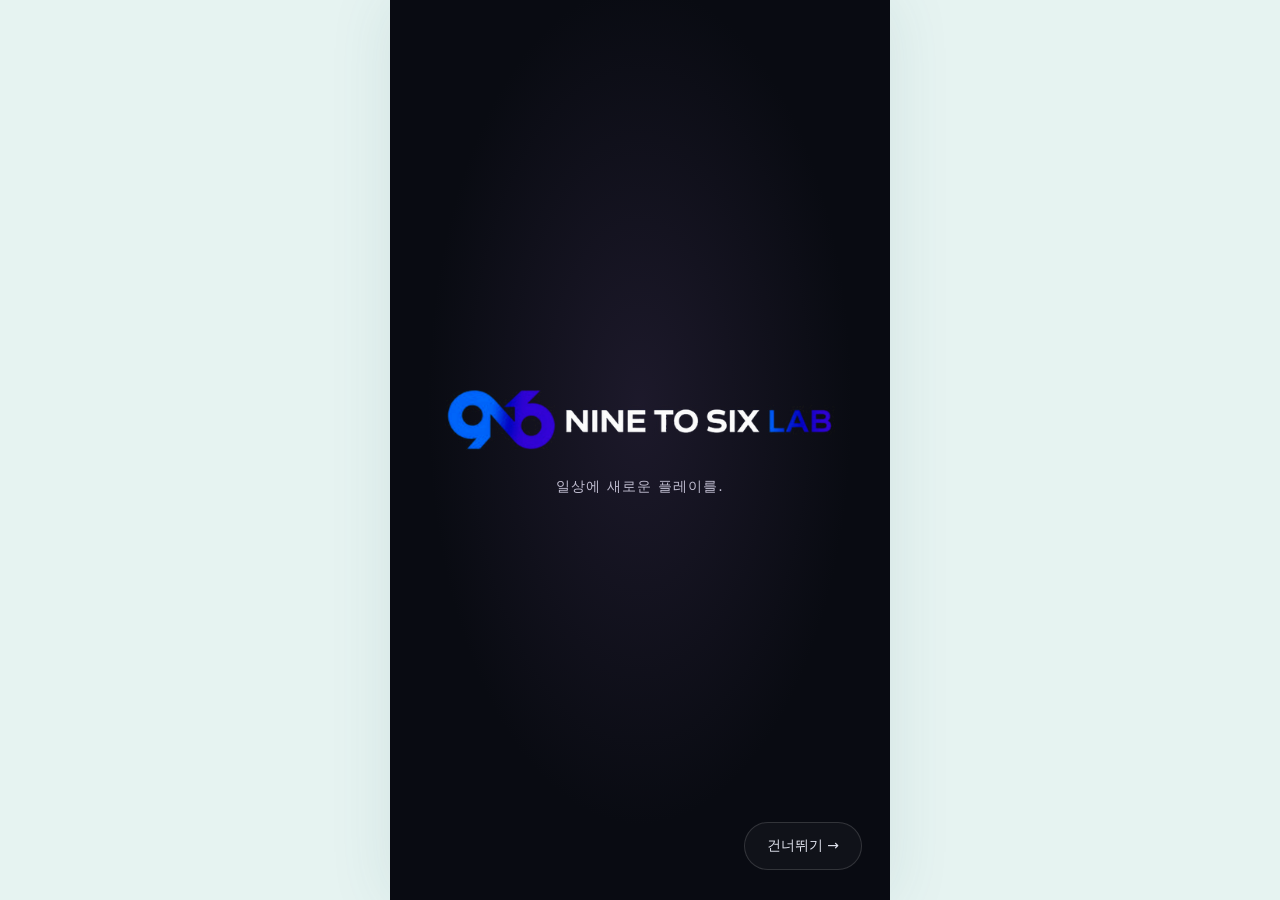
==== commit a16478fe: "Release v57: choose whether to accept queue cutters" ====
--- a/index.html
+++ b/index.html
@@ -1,5 +1,5 @@
 <!doctype html>
-<html lang="ko"><head><meta charset="utf-8"><meta name="viewport" content="width=device-width,initial-scale=1,viewport-fit=cover"><meta name="theme-color" content="#d8f4ed"><meta name="description" content="야시장으로 떠나는 셔틀 퍼즐. 20개 지역 200단계를 여행하고 나만의 정류장을 꾸며 보세요."><title>야시장 한입특급 · Night Market Shuttle</title><link rel="manifest" href="./manifest.webmanifest?v=55"><link rel="stylesheet" href="./style.css?v=55"><link rel="stylesheet" href="./lobby.css?v=55"><link rel="stylesheet" href="./home.css?v=55"><link rel="stylesheet" href="./loading.css?v=55"><link rel="stylesheet" href="./festival.css?v=55"><link rel="preload" as="image" href="./art/sunny-terminal-v1.png"><link rel="stylesheet" href="./emergency.css?v=55"><link rel="preload" as="image" href="./brand/ninetosix-logo.png"><link rel="stylesheet" href="./bright.css?v=55"><link rel="stylesheet" href="./queue-cut.css?v=55"><link rel="stylesheet" href="./shop.css?v=55"><link rel="stylesheet" href="./stage-start.css?v=55"></head>
+<html lang="ko"><head><meta charset="utf-8"><meta name="viewport" content="width=device-width,initial-scale=1,viewport-fit=cover"><meta name="theme-color" content="#d8f4ed"><meta name="description" content="야시장으로 떠나는 셔틀 퍼즐. 20개 지역 200단계를 여행하고 나만의 정류장을 꾸며 보세요."><title>야시장 한입특급 · Night Market Shuttle</title><link rel="manifest" href="./manifest.webmanifest?v=57"><link rel="stylesheet" href="./style.css?v=57"><link rel="stylesheet" href="./lobby.css?v=57"><link rel="stylesheet" href="./home.css?v=57"><link rel="stylesheet" href="./loading.css?v=57"><link rel="stylesheet" href="./festival.css?v=57"><link rel="preload" as="image" href="./art/sunny-terminal-v1.png"><link rel="stylesheet" href="./emergency.css?v=57"><link rel="preload" as="image" href="./brand/ninetosix-logo.png"><link rel="stylesheet" href="./bright.css?v=57"><link rel="stylesheet" href="./queue-cut.css?v=57"><link rel="stylesheet" href="./shop.css?v=57"><link rel="stylesheet" href="./stage-start.css?v=57"></head>
 <body><main id="app">
 <section id="lobby" inert aria-label="야시장 셔틀 대기실">
 <canvas id="lobby-scene" width="600" height="1080" aria-hidden="true"></canvas><img id="lobby-art" class="lobby-art" src="./art/sunny-terminal-v1.png" alt="" width="1024" height="1536" fetchpriority="high"><div class="home-shade" aria-hidden="true"></div>
@@ -15,7 +15,7 @@
 <section id="lobby-panel" class="lobby-panel" hidden aria-labelledby="panel-title"><div class="panel-heading"><small id="panel-kicker"></small><h1 id="panel-title"></h1><p id="panel-description"></p></div><div id="panel-body"></div></section>
 <nav id="nav" class="bottom-nav" aria-label="대기실 메뉴"><button data-tab="shop"><span><svg viewBox="0 0 24 24" fill="none" stroke="currentColor" stroke-width="1.8" stroke-linecap="round" stroke-linejoin="round" aria-hidden="true"><path d="M4 10v10h16V10M3 10l2-7h14l2 7M3 10c0 3 5 3 5 0 0 3 8 3 8 0 0 3 5 3 5 0M9 20v-6h6v6"/></svg></span>상점</button><button data-tab="map"><span><svg viewBox="0 0 24 24" fill="none" stroke="currentColor" stroke-width="1.8" stroke-linecap="round" stroke-linejoin="round" aria-hidden="true"><path d="m3 5 6-2 6 2 6-2v16l-6 2-6-2-6 2ZM9 3v16m6-14v16"/></svg></span>여정</button><button data-tab="home" aria-current="page"><span><svg viewBox="0 0 24 24" fill="none" stroke="currentColor" stroke-width="1.8" stroke-linecap="round" stroke-linejoin="round" aria-hidden="true"><path d="m3 11 9-8 9 8M5 10v11h14V10M9 21v-8h6v8"/></svg></span>홈</button><button data-tab="garage"><span><svg viewBox="0 0 24 24" fill="none" stroke="currentColor" stroke-width="1.8" stroke-linecap="round" stroke-linejoin="round" aria-hidden="true"><rect x="4" y="3" width="16" height="16" rx="4"/><path d="M4 12h16M8 19v2m8-2v2M8 7h8"/><path d="M8 15h.01M16 15h.01"/></svg></span>차고</button><button data-tab="records"><span><svg viewBox="0 0 24 24" fill="none" stroke="currentColor" stroke-width="1.8" stroke-linecap="round" stroke-linejoin="round" aria-hidden="true"><path d="M7 3h10v5c0 7-10 7-10 0ZM7 5H3v3c0 3 3 4 5 3m9-6h4v3c0 3-3 4-5 3m-4 3v5m-5 2h10"/></svg></span>기록</button></nav>
 </section>
-<section id="game" hidden inert aria-label="셔틀 퍼즐"><canvas id="scene" width="600" height="1080" aria-label="줄 맨 앞 손님과 같은 색 셔틀을 선택하세요."></canvas><div id="car-targets" aria-label="야시장 셔틀"></div><button id="run-clock" aria-label="별 목표 시간 보기"></button><header><button id="settings" class="round" aria-label="일시정지">Ⅱ</button><div class="logo">야시장 한입특급<small id="game-level">NIGHT MARKET SHUTTLE</small></div><button id="town" class="town-button" aria-label="대기실로 돌아가기">⌂</button><div class="coins">● <span id="coin-count">60</span></div></header><button id="emergency-hud" hidden aria-label="긴급 운행 안내"></button><button id="cut-hud" hidden aria-label="새치기 돌발 미션"></button><div id="combo-banner" role="status" aria-live="polite"></div><div id="queue-summary" role="status" aria-label="맨 앞 손님"></div><button id="garage-preview" hidden></button><div id="locked-targets" aria-label="승강장 확장"></div><footer><button id="bag" aria-label="아이템 가방"><b>▣</b><span>아이템</span><small id="bag-count">0</small></button><button id="undo"><b>↶</b><span>되돌리기</span><small>100코인</small></button><button id="ad"><b>＋</b><span>승강장 확장</span><small>AD</small></button></footer><div class="hint" id="hint"></div></section>
+<section id="game" hidden inert aria-label="셔틀 퍼즐"><canvas id="scene" width="600" height="1080" aria-label="줄 맨 앞 손님과 같은 색 셔틀을 선택하세요."></canvas><div id="car-targets" aria-label="야시장 셔틀"></div><button id="run-clock" aria-label="별 목표 시간 보기"></button><header><button id="settings" class="round" aria-label="일시정지">Ⅱ</button><div class="logo">야시장 한입특급<small id="game-level">NIGHT MARKET SHUTTLE</small></div><button id="town" class="town-button" aria-label="대기실로 돌아가기">⌂</button><div class="coins">● <span id="coin-count">60</span></div></header><button id="emergency-hud" hidden aria-label="긴급 운행 안내"></button><button id="cut-hud" hidden aria-label="새치기 돌발 미션"></button><div id="combo-banner" role="status" aria-live="polite"></div><div id="queue-summary" role="status" aria-label="맨 앞 손님"></div><button id="garage-preview" hidden></button><div id="locked-targets" aria-label="승강장 확장"></div><footer><button id="bag" aria-label="아이템 가방"><b>▣</b><span>아이템</span><small id="bag-count">0</small></button><button id="undo"><b>↶</b><span>되돌리기</span><small>200코인</small></button><button id="ad"><b>＋</b><span>승강장 확장</span><small>AD</small></button></footer><div class="hint" id="hint"></div></section>
 <div id="toast" role="status" aria-live="polite"></div><div id="modal" class="modal" role="dialog" aria-modal="true" aria-labelledby="modal-title" hidden><section><button id="close" aria-label="닫기">×</button><h1 id="modal-title"></h1><div id="modal-body"></div><button id="primary" class="primary">계속하기</button></section></div>
 <section id="loading" aria-label="게임 시작 준비">
 <div id="studio-intro" aria-label="나인투식스랩"><div class="studio-wordmark"><img src="./brand/ninetosix-logo.png" width="501" height="110" alt="NINE TO SIX LAB" fetchpriority="high"><p>일상에 새로운 플레이를.</p></div><button id="studio-skip">건너뛰기 <span aria-hidden="true">→</span></button></div><div class="boot-brand">NINE TO SIX LAB</div>
@@ -52,4 +52,4 @@
 </g></svg>
 <div class="boot-info"><div class="boot-route"><i></i>20개의 거리 · 200번의 밤<i></i></div><div class="boot-progress-label"><span>오늘 밤의 운행 준비</span><span id="boot-count">0 / 3</span></div><div id="boot-progress" role="progressbar" aria-label="게임 준비" aria-valuemin="0" aria-valuemax="3" aria-valuenow="0"><i class="boot-step"></i><i class="boot-step"></i><i class="boot-step"></i></div><p id="boot-status" role="status" aria-live="polite">골목의 불빛을 깨우고 있어요…</p><button id="boot-retry" hidden onclick="location.reload()">다시 연결하기</button><p class="boot-tip"><b>오늘의 운행 팁</b><br>자리가 남은 셔틀도 다음 손님을 기다려요.</p><noscript>게임을 실행하려면 브라우저의 JavaScript를 켜 주세요.</noscript></div>
 </section>
-</main><script type="module" src="./boot.js?v=55" onerror="document.getElementById('boot-status').textContent='게임을 불러오지 못했어요. 다시 연결해 주세요.';document.getElementById('boot-retry').hidden=false"></script></body></html>+</main><script type="module" src="./boot.js?v=57" onerror="document.getElementById('boot-status').textContent='게임을 불러오지 못했어요. 다시 연결해 주세요.';document.getElementById('boot-retry').hidden=false"></script></body></html>
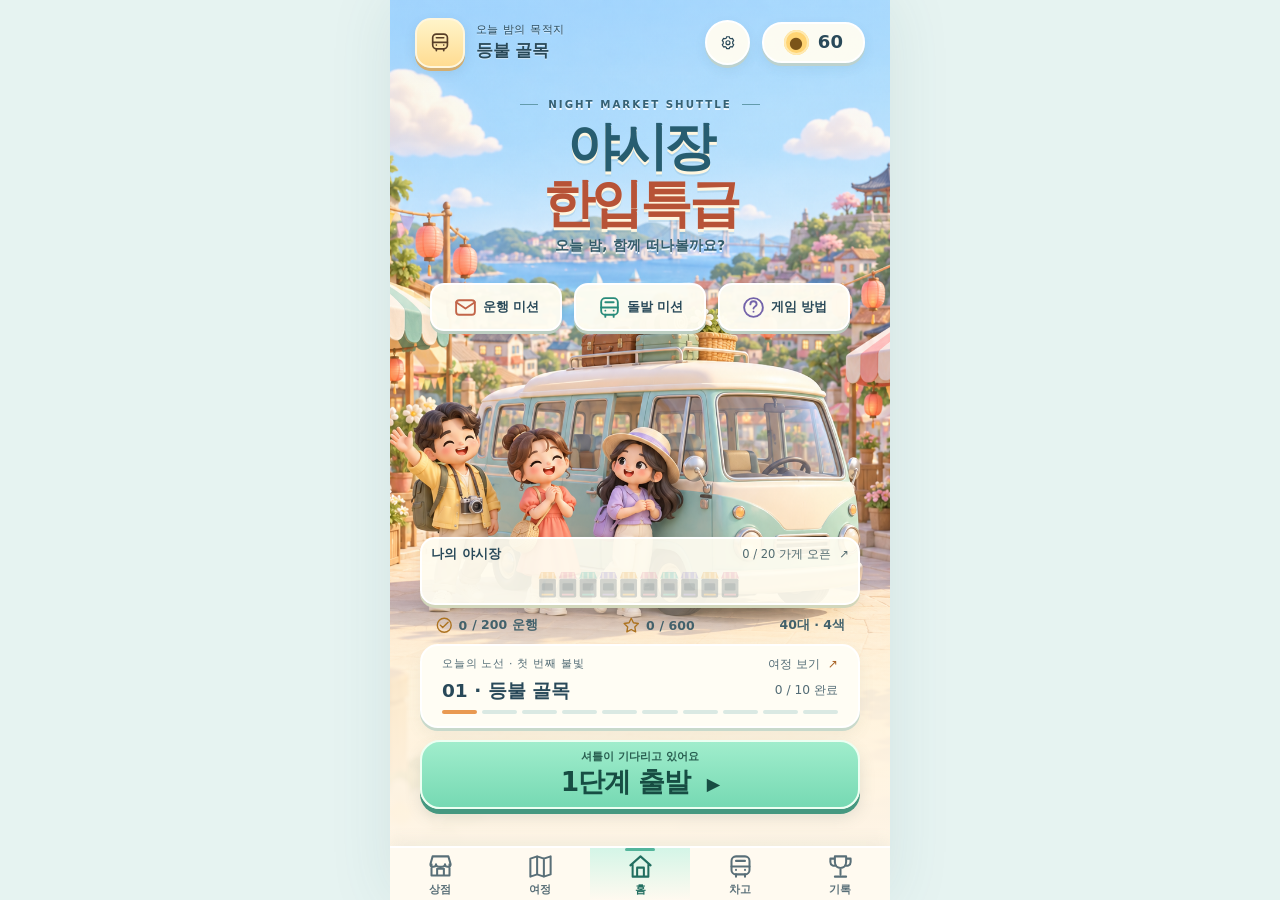
==== commit f77f3368: "Release v58: rewarded ads for retries" ====
--- a/index.html
+++ b/index.html
@@ -1,5 +1,5 @@
 <!doctype html>
-<html lang="ko"><head><meta charset="utf-8"><meta name="viewport" content="width=device-width,initial-scale=1,viewport-fit=cover"><meta name="theme-color" content="#d8f4ed"><meta name="description" content="야시장으로 떠나는 셔틀 퍼즐. 20개 지역 200단계를 여행하고 나만의 정류장을 꾸며 보세요."><title>야시장 한입특급 · Night Market Shuttle</title><link rel="manifest" href="./manifest.webmanifest?v=57"><link rel="stylesheet" href="./style.css?v=57"><link rel="stylesheet" href="./lobby.css?v=57"><link rel="stylesheet" href="./home.css?v=57"><link rel="stylesheet" href="./loading.css?v=57"><link rel="stylesheet" href="./festival.css?v=57"><link rel="preload" as="image" href="./art/sunny-terminal-v1.png"><link rel="stylesheet" href="./emergency.css?v=57"><link rel="preload" as="image" href="./brand/ninetosix-logo.png"><link rel="stylesheet" href="./bright.css?v=57"><link rel="stylesheet" href="./queue-cut.css?v=57"><link rel="stylesheet" href="./shop.css?v=57"><link rel="stylesheet" href="./stage-start.css?v=57"></head>
+<html lang="ko"><head><meta charset="utf-8"><meta name="viewport" content="width=device-width,initial-scale=1,viewport-fit=cover"><meta name="theme-color" content="#d8f4ed"><meta name="description" content="야시장으로 떠나는 셔틀 퍼즐. 20개 지역 200단계를 여행하고 나만의 정류장을 꾸며 보세요."><title>야시장 한입특급 · Night Market Shuttle</title><link rel="manifest" href="./manifest.webmanifest?v=58"><link rel="stylesheet" href="./style.css?v=58"><link rel="stylesheet" href="./lobby.css?v=58"><link rel="stylesheet" href="./home.css?v=58"><link rel="stylesheet" href="./loading.css?v=58"><link rel="stylesheet" href="./festival.css?v=58"><link rel="preload" as="image" href="./art/sunny-terminal-v1.png"><link rel="stylesheet" href="./emergency.css?v=58"><link rel="preload" as="image" href="./brand/ninetosix-logo.png"><link rel="stylesheet" href="./bright.css?v=58"><link rel="stylesheet" href="./queue-cut.css?v=58"><link rel="stylesheet" href="./shop.css?v=58"><link rel="stylesheet" href="./stage-start.css?v=58"></head>
 <body><main id="app">
 <section id="lobby" inert aria-label="야시장 셔틀 대기실">
 <canvas id="lobby-scene" width="600" height="1080" aria-hidden="true"></canvas><img id="lobby-art" class="lobby-art" src="./art/sunny-terminal-v1.png" alt="" width="1024" height="1536" fetchpriority="high"><div class="home-shade" aria-hidden="true"></div>
@@ -52,4 +52,4 @@
 </g></svg>
 <div class="boot-info"><div class="boot-route"><i></i>20개의 거리 · 200번의 밤<i></i></div><div class="boot-progress-label"><span>오늘 밤의 운행 준비</span><span id="boot-count">0 / 3</span></div><div id="boot-progress" role="progressbar" aria-label="게임 준비" aria-valuemin="0" aria-valuemax="3" aria-valuenow="0"><i class="boot-step"></i><i class="boot-step"></i><i class="boot-step"></i></div><p id="boot-status" role="status" aria-live="polite">골목의 불빛을 깨우고 있어요…</p><button id="boot-retry" hidden onclick="location.reload()">다시 연결하기</button><p class="boot-tip"><b>오늘의 운행 팁</b><br>자리가 남은 셔틀도 다음 손님을 기다려요.</p><noscript>게임을 실행하려면 브라우저의 JavaScript를 켜 주세요.</noscript></div>
 </section>
-</main><script type="module" src="./boot.js?v=57" onerror="document.getElementById('boot-status').textContent='게임을 불러오지 못했어요. 다시 연결해 주세요.';document.getElementById('boot-retry').hidden=false"></script></body></html>+</main><script type="module" src="./boot.js?v=58" onerror="document.getElementById('boot-status').textContent='게임을 불러오지 못했어요. 다시 연결해 주세요.';document.getElementById('boot-retry').hidden=false"></script></body></html>
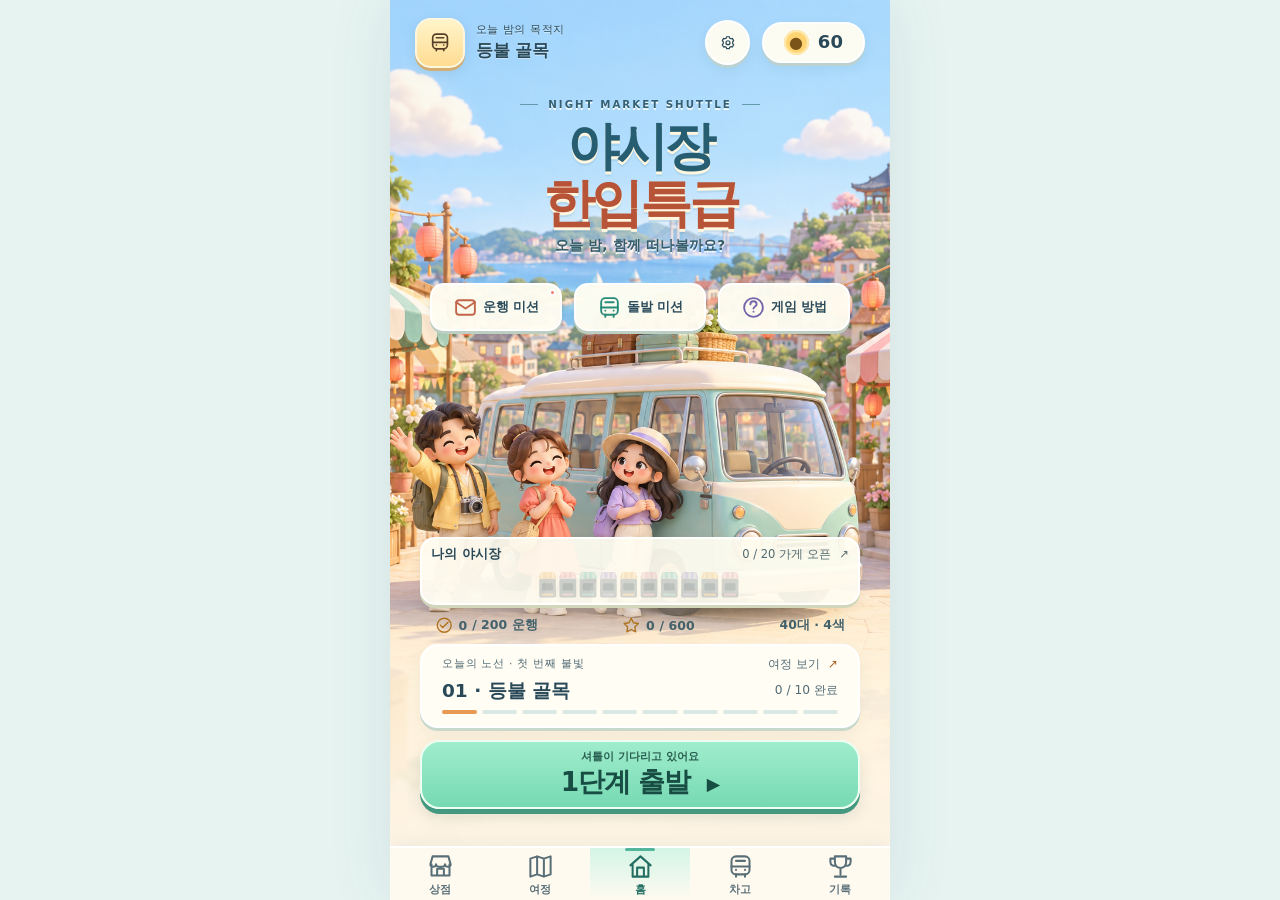
==== commit 0c73aec9: "Deploy v59: larger passengers, tighter stars, daily missions and new lanterns Built from pickup-rush" ====
--- a/index.html
+++ b/index.html
@@ -1,5 +1,5 @@
 <!doctype html>
-<html lang="ko"><head><meta charset="utf-8"><meta name="viewport" content="width=device-width,initial-scale=1,viewport-fit=cover"><meta name="theme-color" content="#d8f4ed"><meta name="description" content="야시장으로 떠나는 셔틀 퍼즐. 20개 지역 200단계를 여행하고 나만의 정류장을 꾸며 보세요."><title>야시장 한입특급 · Night Market Shuttle</title><link rel="manifest" href="./manifest.webmanifest?v=58"><link rel="stylesheet" href="./style.css?v=58"><link rel="stylesheet" href="./lobby.css?v=58"><link rel="stylesheet" href="./home.css?v=58"><link rel="stylesheet" href="./loading.css?v=58"><link rel="stylesheet" href="./festival.css?v=58"><link rel="preload" as="image" href="./art/sunny-terminal-v1.png"><link rel="stylesheet" href="./emergency.css?v=58"><link rel="preload" as="image" href="./brand/ninetosix-logo.png"><link rel="stylesheet" href="./bright.css?v=58"><link rel="stylesheet" href="./queue-cut.css?v=58"><link rel="stylesheet" href="./shop.css?v=58"><link rel="stylesheet" href="./stage-start.css?v=58"></head>
+<html lang="ko"><head><meta charset="utf-8"><meta name="viewport" content="width=device-width,initial-scale=1,viewport-fit=cover"><meta name="theme-color" content="#d8f4ed"><meta name="description" content="야시장으로 떠나는 셔틀 퍼즐. 20개 지역 200단계를 여행하고 나만의 정류장을 꾸며 보세요."><title>야시장 한입특급 · Night Market Shuttle</title><link rel="manifest" href="./manifest.webmanifest?v=59"><link rel="stylesheet" href="./style.css?v=59"><link rel="stylesheet" href="./lobby.css?v=59"><link rel="stylesheet" href="./home.css?v=59"><link rel="stylesheet" href="./loading.css?v=59"><link rel="stylesheet" href="./festival.css?v=59"><link rel="preload" as="image" href="./art/sunny-terminal-v1.png"><link rel="stylesheet" href="./emergency.css?v=59"><link rel="preload" as="image" href="./brand/ninetosix-logo.png"><link rel="stylesheet" href="./bright.css?v=59"><link rel="stylesheet" href="./queue-cut.css?v=59"><link rel="stylesheet" href="./shop.css?v=59"><link rel="stylesheet" href="./stage-start.css?v=59"></head>
 <body><main id="app">
 <section id="lobby" inert aria-label="야시장 셔틀 대기실">
 <canvas id="lobby-scene" width="600" height="1080" aria-hidden="true"></canvas><img id="lobby-art" class="lobby-art" src="./art/sunny-terminal-v1.png" alt="" width="1024" height="1536" fetchpriority="high"><div class="home-shade" aria-hidden="true"></div>
@@ -52,4 +52,4 @@
 </g></svg>
 <div class="boot-info"><div class="boot-route"><i></i>20개의 거리 · 200번의 밤<i></i></div><div class="boot-progress-label"><span>오늘 밤의 운행 준비</span><span id="boot-count">0 / 3</span></div><div id="boot-progress" role="progressbar" aria-label="게임 준비" aria-valuemin="0" aria-valuemax="3" aria-valuenow="0"><i class="boot-step"></i><i class="boot-step"></i><i class="boot-step"></i></div><p id="boot-status" role="status" aria-live="polite">골목의 불빛을 깨우고 있어요…</p><button id="boot-retry" hidden onclick="location.reload()">다시 연결하기</button><p class="boot-tip"><b>오늘의 운행 팁</b><br>자리가 남은 셔틀도 다음 손님을 기다려요.</p><noscript>게임을 실행하려면 브라우저의 JavaScript를 켜 주세요.</noscript></div>
 </section>
-</main><script type="module" src="./boot.js?v=58" onerror="document.getElementById('boot-status').textContent='게임을 불러오지 못했어요. 다시 연결해 주세요.';document.getElementById('boot-retry').hidden=false"></script></body></html>+</main><script type="module" src="./boot.js?v=59" onerror="document.getElementById('boot-status').textContent='게임을 불러오지 못했어요. 다시 연결해 주세요.';document.getElementById('boot-retry').hidden=false"></script></body></html>
--- a/home.css
+++ b/home.css
@@ -2,6 +2,9 @@
 #lobby{background:#061829;--lobby-accent:#ffe0a0;--lobby-glow:#ffc67d00}
 #lobby[data-decoration=mint]{--lobby-accent:#a6f5d5;--lobby-glow:#4fffcf25}
 #lobby[data-decoration=sakura]{--lobby-accent:#ffd0e1;--lobby-glow:#ff84ba28}
+#lobby[data-decoration=lavender]{--lobby-accent:#e2d2ff;--lobby-glow:#b18cff28}
+#lobby[data-decoration=aurora]{--lobby-accent:#cfe0ff;--lobby-glow:#7fb2ff28}
+#lobby[data-decoration=gold]{--lobby-accent:#ffe7a6;--lobby-glow:#ffcf5a28}
 .home-shade:after{content:'';position:absolute;inset:0;background:radial-gradient(ellipse at 50% 64%,transparent 25%,var(--lobby-glow) 95%)}
 .lobby-art{position:absolute;inset:0;width:100%;height:100%;object-fit:cover;object-position:50% 46%;pointer-events:none}
 .home-shade{position:absolute;inset:0;pointer-events:none;background:linear-gradient(180deg,#04142640 0%,transparent 30%,transparent 58%,#06192ac4 70%,#06192a 94%)}
--- a/bright.css
+++ b/bright.css
@@ -5,6 +5,9 @@
 #lobby{background:#ccecf3;--lobby-accent:#b75337;--lobby-glow:transparent}
 #lobby[data-decoration=mint]{--lobby-accent:#167b6b;--lobby-glow:#96eed31c}
 #lobby[data-decoration=sakura]{--lobby-accent:#b54e7b;--lobby-glow:#ffd9e71c}
+#lobby[data-decoration=lavender]{--lobby-accent:#6f52a8;--lobby-glow:#e4d8ff1c}
+#lobby[data-decoration=aurora]{--lobby-accent:#3464a8;--lobby-glow:#d4e4ff1c}
+#lobby[data-decoration=gold]{--lobby-accent:#9a6a12;--lobby-glow:#ffe9a81c}
 .lobby-art{object-position:50% 50%}
 .home-shade{background:linear-gradient(180deg,#e5f7ff33 0%,transparent 30%,transparent 64%,#fff5dfd9 76%,#fff5e6 94%)}
 .lobby-header{top:2%;color:var(--ink)}
@@ -78,3 +81,6 @@
 #emergency-hud.urgent{background:#ffe4d9;border-color:#e6977e}.emergency-card b{color:#335c6c;border-bottom:4px solid var(--target-color);padding-bottom:9px}
 .modal #close{color:#476c76}.mission-list button{background:#d5eee2;color:#2c6453}
 @media(prefers-reduced-motion:reduce){#game footer button:active,.modal button:active{transform:none}}
+.streak-card{display:flex;gap:12px;align-items:center;text-align:left;padding:14px 16px;margin:4px 0 6px;border-radius:18px;background:#fff1cf;border:1px solid #efd49a}.streak-card>div{flex:1}.streak-card strong{display:block;font-size:17px;color:#6b4a12}.streak-card small{display:block;font-size:11px;margin-top:5px;color:#7b6440}.streak-card button{min-width:74px;min-height:44px;border:0;border-radius:14px;background:#ffcf6e;color:#5a3d06;font-weight:800}.streak-card button:disabled{background:#efe6d2;color:#9a8f7c}
+.mission-heading{margin:16px 0 0;font-size:14px;text-align:left;color:var(--ink)}.mission-heading small{font-size:11px;font-weight:500;color:var(--muted);margin-left:6px}
+.mission-list progress::-webkit-progress-bar{background:#dfe9e2}.mission-list progress::-webkit-progress-value{background:#56ab90}.mission-list progress{accent-color:#56ab90;background:#dfe9e2}
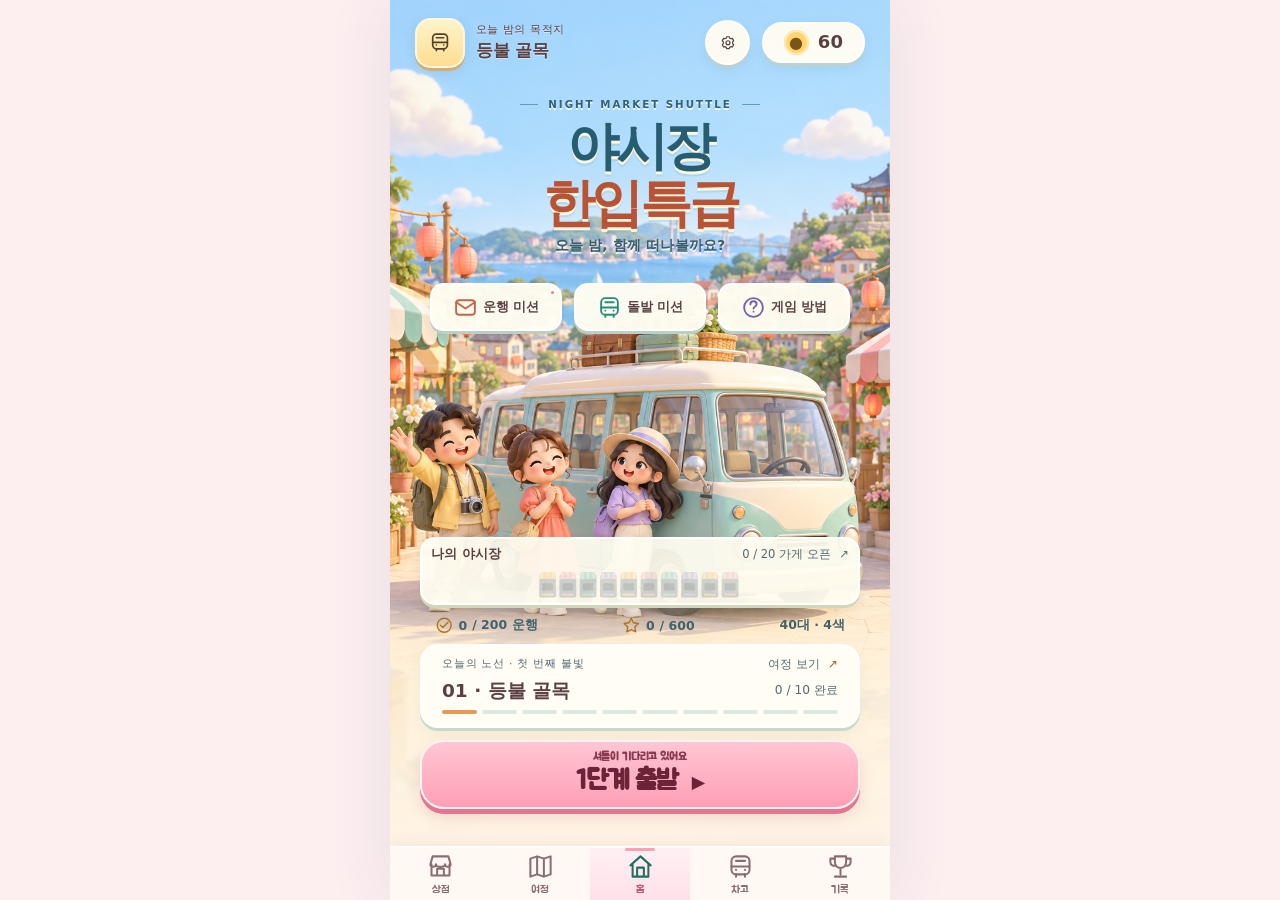
==== commit 6588e6ad: "Deploy v60: cute pastel UI, rounded font, chibi passengers and car faces Built from pickup-rush-colo" ====
--- a/index.html
+++ b/index.html
@@ -1,5 +1,5 @@
 <!doctype html>
-<html lang="ko"><head><meta charset="utf-8"><meta name="viewport" content="width=device-width,initial-scale=1,viewport-fit=cover"><meta name="theme-color" content="#d8f4ed"><meta name="description" content="야시장으로 떠나는 셔틀 퍼즐. 20개 지역 200단계를 여행하고 나만의 정류장을 꾸며 보세요."><title>야시장 한입특급 · Night Market Shuttle</title><link rel="manifest" href="./manifest.webmanifest?v=59"><link rel="stylesheet" href="./style.css?v=59"><link rel="stylesheet" href="./lobby.css?v=59"><link rel="stylesheet" href="./home.css?v=59"><link rel="stylesheet" href="./loading.css?v=59"><link rel="stylesheet" href="./festival.css?v=59"><link rel="preload" as="image" href="./art/sunny-terminal-v1.png"><link rel="stylesheet" href="./emergency.css?v=59"><link rel="preload" as="image" href="./brand/ninetosix-logo.png"><link rel="stylesheet" href="./bright.css?v=59"><link rel="stylesheet" href="./queue-cut.css?v=59"><link rel="stylesheet" href="./shop.css?v=59"><link rel="stylesheet" href="./stage-start.css?v=59"></head>
+<html lang="ko"><head><meta charset="utf-8"><meta name="viewport" content="width=device-width,initial-scale=1,viewport-fit=cover"><meta name="theme-color" content="#d8f4ed"><meta name="description" content="야시장으로 떠나는 셔틀 퍼즐. 20개 지역 200단계를 여행하고 나만의 정류장을 꾸며 보세요."><title>야시장 한입특급 · Night Market Shuttle</title><link rel="manifest" href="./manifest.webmanifest?v=60"><link rel="stylesheet" href="./style.css?v=60"><link rel="stylesheet" href="./lobby.css?v=60"><link rel="stylesheet" href="./home.css?v=60"><link rel="stylesheet" href="./loading.css?v=60"><link rel="stylesheet" href="./festival.css?v=60"><link rel="preload" as="image" href="./art/sunny-terminal-v1.png"><link rel="stylesheet" href="./emergency.css?v=60"><link rel="preload" as="image" href="./brand/ninetosix-logo.png"><link rel="stylesheet" href="./bright.css?v=60"><link rel="stylesheet" href="./queue-cut.css?v=60"><link rel="stylesheet" href="./shop.css?v=60"><link rel="stylesheet" href="./stage-start.css?v=60"><link rel="stylesheet" href="./cute.css?v=60"></head>
 <body><main id="app">
 <section id="lobby" inert aria-label="야시장 셔틀 대기실">
 <canvas id="lobby-scene" width="600" height="1080" aria-hidden="true"></canvas><img id="lobby-art" class="lobby-art" src="./art/sunny-terminal-v1.png" alt="" width="1024" height="1536" fetchpriority="high"><div class="home-shade" aria-hidden="true"></div>
@@ -52,4 +52,4 @@
 </g></svg>
 <div class="boot-info"><div class="boot-route"><i></i>20개의 거리 · 200번의 밤<i></i></div><div class="boot-progress-label"><span>오늘 밤의 운행 준비</span><span id="boot-count">0 / 3</span></div><div id="boot-progress" role="progressbar" aria-label="게임 준비" aria-valuemin="0" aria-valuemax="3" aria-valuenow="0"><i class="boot-step"></i><i class="boot-step"></i><i class="boot-step"></i></div><p id="boot-status" role="status" aria-live="polite">골목의 불빛을 깨우고 있어요…</p><button id="boot-retry" hidden onclick="location.reload()">다시 연결하기</button><p class="boot-tip"><b>오늘의 운행 팁</b><br>자리가 남은 셔틀도 다음 손님을 기다려요.</p><noscript>게임을 실행하려면 브라우저의 JavaScript를 켜 주세요.</noscript></div>
 </section>
-</main><script type="module" src="./boot.js?v=59" onerror="document.getElementById('boot-status').textContent='게임을 불러오지 못했어요. 다시 연결해 주세요.';document.getElementById('boot-retry').hidden=false"></script></body></html>+</main><script type="module" src="./boot.js?v=60" onerror="document.getElementById('boot-status').textContent='게임을 불러오지 못했어요. 다시 연결해 주세요.';document.getElementById('boot-retry').hidden=false"></script></body></html>
--- a/cute.css
+++ b/cute.css
@@ -0,0 +1,30 @@
+/* v60 cute pass: pastel chrome, rounded display font and squishy buttons.
+   Vehicle and passenger colors stay saturated because they carry the matching rule. */
+@font-face{font-family:'Jua';src:url('./fonts/jua-korean.woff2') format('woff2');font-display:swap}
+@font-face{font-family:'Jua';src:url('./fonts/jua-latin.woff2') format('woff2');font-display:swap;unicode-range:U+0000-00FF,U+2000-206F,U+2190-2193,U+2212}
+:root{--ink:#5a4043;--muted:#8a6d70;--cute-cream:#fff8f3;--cute-font:'Jua',system-ui,sans-serif}
+html,body{background:#fdeef0}
+.modal h1,.play-button,.resume-button,#game .logo,.result-stars,#combo-banner,.mission-heading,.streak-card strong,.supply-title,.bottom-nav button,.modal button,#game footer button,#queue-summary,#run-clock,.result-stats b{font-family:var(--cute-font);font-weight:400}
+.modal h1{color:#c2566f;letter-spacing:.5px}
+.modal section{background:var(--cute-cream);border:3px solid #fff;border-radius:30px;box-shadow:0 7px 0 #f2c6cf,0 20px 60px #7a3d4d33}
+.modal button.primary{background:linear-gradient(#ffc6d3,#ff9fb5);color:#6b2338;border:2px solid #fff0f4;box-shadow:0 4px 0 #e0778f;border-radius:18px}
+.modal button.secondary,.modal button.close{background:#f6ecff;color:#5d4a73;border-color:#e6d6fb}
+.play-button,.resume-button,.home-content:not(.has-resume) .play-button{background:linear-gradient(#ffc6d3,#ff9fb5);color:#6b2338;border-color:#fff0f4;border-radius:24px;box-shadow:0 5px 0 #e0778f,0 8px 16px #b1506a2e}
+.play-button span,.resume-button small{color:#8a3a51}
+.bottom-nav{background:var(--cute-cream);box-shadow:0 -4px 16px #c4838f22}
+.bottom-nav button{color:#8a6d70}
+.bottom-nav button[aria-current]{color:#c2566f}
+#game header button,#game header .coins{background:#fffafb;border-color:#fff;box-shadow:0 3px 0 #f0c4cd,0 5px 10px #8a3d4d1c;color:var(--ink)}
+#game .logo{color:#c2566f;text-shadow:0 2px 0 #fff}
+#game .logo small{color:#9a6b73}
+#queue-summary{border-radius:14px}
+#game footer button{border-radius:22px;box-shadow:0 4px 0 #efc3cc,0 7px 14px #8a3d4d1f}
+#combo-banner{background:#ffe3ec;color:#b3405f;border-radius:999px;box-shadow:0 3px 0 #f1a9bb}
+#combo-banner small,#combo-banner span{color:#b3405f}
+.result-stars{color:#ffb300;text-shadow:0 3px 0 #ffd6e0;animation:cute-pop .6s cubic-bezier(.3,1.6,.5,1) both}
+@keyframes cute-pop{0%{scale:.3;opacity:0}100%{scale:1;opacity:1}}
+/* `scale` composes with any positioning transform already on a button. */
+button{transition:scale .12s cubic-bezier(.3,1.6,.5,1)}
+button:active:not(:disabled){scale:.94}
+@media(prefers-reduced-motion:reduce){.result-stars{animation:none}button{transition:none}button:active:not(:disabled){scale:1}}
+.bottom-nav button[aria-current]{background:linear-gradient(#fff0f4,#ffe0e8)}.bottom-nav button[aria-current]::before{background:#ff9fb5}
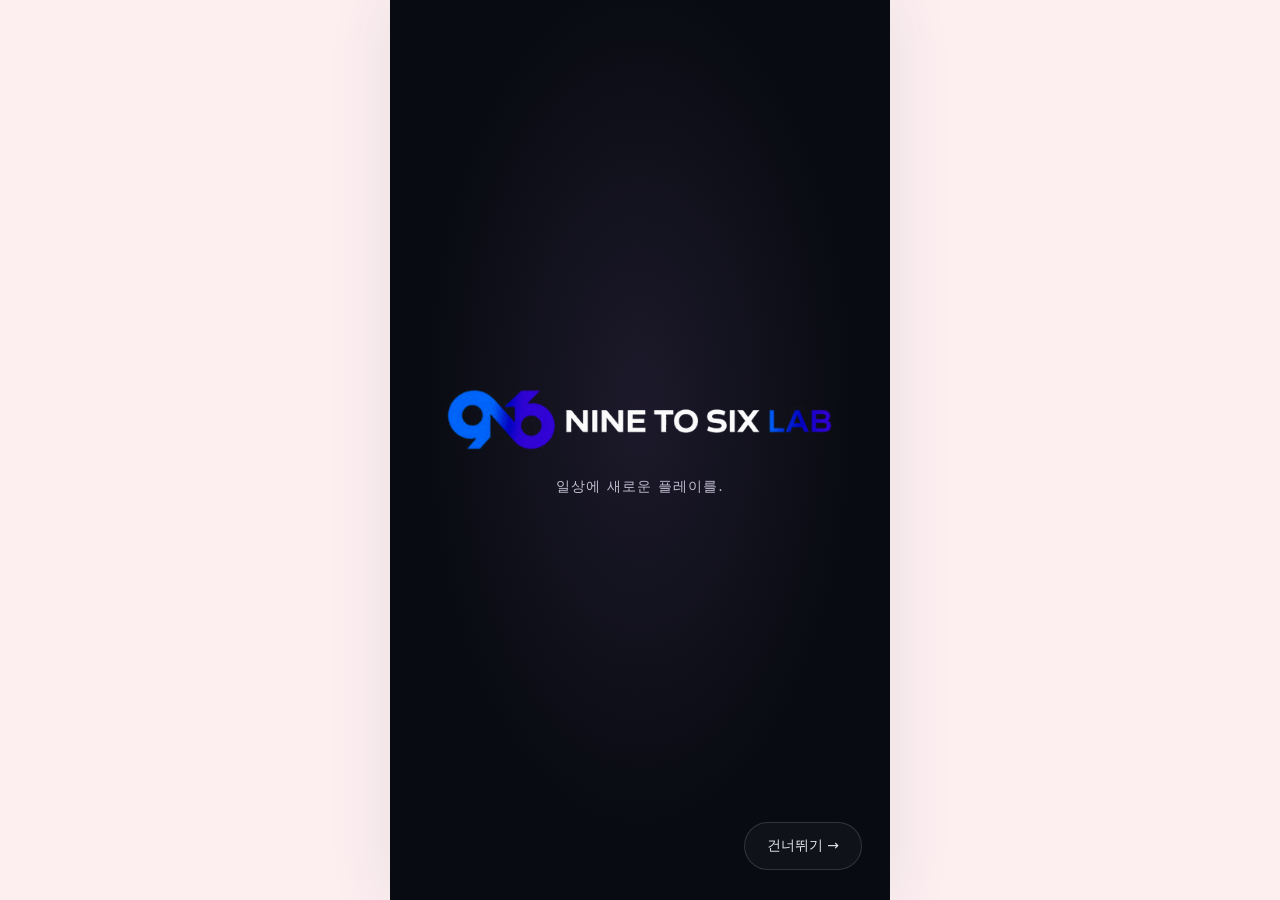
==== commit c9ded23f: "Prepare v61 mascot stamp cards sticker collection and verification" ====
--- a/index.html
+++ b/index.html
@@ -1,5 +1,5 @@
 <!doctype html>
-<html lang="ko"><head><meta charset="utf-8"><meta name="viewport" content="width=device-width,initial-scale=1,viewport-fit=cover"><meta name="theme-color" content="#d8f4ed"><meta name="description" content="야시장으로 떠나는 셔틀 퍼즐. 20개 지역 200단계를 여행하고 나만의 정류장을 꾸며 보세요."><title>야시장 한입특급 · Night Market Shuttle</title><link rel="manifest" href="./manifest.webmanifest?v=60"><link rel="stylesheet" href="./style.css?v=60"><link rel="stylesheet" href="./lobby.css?v=60"><link rel="stylesheet" href="./home.css?v=60"><link rel="stylesheet" href="./loading.css?v=60"><link rel="stylesheet" href="./festival.css?v=60"><link rel="preload" as="image" href="./art/sunny-terminal-v1.png"><link rel="stylesheet" href="./emergency.css?v=60"><link rel="preload" as="image" href="./brand/ninetosix-logo.png"><link rel="stylesheet" href="./bright.css?v=60"><link rel="stylesheet" href="./queue-cut.css?v=60"><link rel="stylesheet" href="./shop.css?v=60"><link rel="stylesheet" href="./stage-start.css?v=60"><link rel="stylesheet" href="./cute.css?v=60"></head>
+<html lang="ko"><head><meta charset="utf-8"><meta name="viewport" content="width=device-width,initial-scale=1,viewport-fit=cover"><meta name="theme-color" content="#d8f4ed"><meta name="description" content="야시장으로 떠나는 셔틀 퍼즐. 20개 지역 200단계를 여행하고 나만의 정류장을 꾸며 보세요."><title>야시장 한입특급 · Night Market Shuttle</title><link rel="manifest" href="./manifest.webmanifest?v=61"><link rel="stylesheet" href="./style.css?v=61"><link rel="stylesheet" href="./lobby.css?v=61"><link rel="stylesheet" href="./home.css?v=61"><link rel="stylesheet" href="./loading.css?v=61"><link rel="stylesheet" href="./festival.css?v=61"><link rel="preload" as="image" href="./art/sunny-terminal-v1.png"><link rel="stylesheet" href="./emergency.css?v=61"><link rel="preload" as="image" href="./brand/ninetosix-logo.png"><link rel="stylesheet" href="./bright.css?v=61"><link rel="stylesheet" href="./queue-cut.css?v=61"><link rel="stylesheet" href="./shop.css?v=61"><link rel="stylesheet" href="./stage-start.css?v=61"><link rel="stylesheet" href="./cute.css?v=61"><link rel="stylesheet" href="./mascot.css?v=61"><link rel="icon" href="./brand/ninetosix-logo.png"></head>
 <body><main id="app">
 <section id="lobby" inert aria-label="야시장 셔틀 대기실">
 <canvas id="lobby-scene" width="600" height="1080" aria-hidden="true"></canvas><img id="lobby-art" class="lobby-art" src="./art/sunny-terminal-v1.png" alt="" width="1024" height="1536" fetchpriority="high"><div class="home-shade" aria-hidden="true"></div>
@@ -52,4 +52,4 @@
 </g></svg>
 <div class="boot-info"><div class="boot-route"><i></i>20개의 거리 · 200번의 밤<i></i></div><div class="boot-progress-label"><span>오늘 밤의 운행 준비</span><span id="boot-count">0 / 3</span></div><div id="boot-progress" role="progressbar" aria-label="게임 준비" aria-valuemin="0" aria-valuemax="3" aria-valuenow="0"><i class="boot-step"></i><i class="boot-step"></i><i class="boot-step"></i></div><p id="boot-status" role="status" aria-live="polite">골목의 불빛을 깨우고 있어요…</p><button id="boot-retry" hidden onclick="location.reload()">다시 연결하기</button><p class="boot-tip"><b>오늘의 운행 팁</b><br>자리가 남은 셔틀도 다음 손님을 기다려요.</p><noscript>게임을 실행하려면 브라우저의 JavaScript를 켜 주세요.</noscript></div>
 </section>
-</main><script type="module" src="./boot.js?v=60" onerror="document.getElementById('boot-status').textContent='게임을 불러오지 못했어요. 다시 연결해 주세요.';document.getElementById('boot-retry').hidden=false"></script></body></html>+</main><script type="module" src="./boot.js?v=61" onerror="document.getElementById('boot-status').textContent='게임을 불러오지 못했어요. 다시 연결해 주세요.';document.getElementById('boot-retry').hidden=false"></script></body></html>
--- a/mascot.css
+++ b/mascot.css
@@ -0,0 +1 @@
+.mascot-message{display:flex;align-items:center;gap:12px;margin:8px 0 18px;text-align:left}.chorong{flex:none;width:67px;height:72px;overflow:visible}.mascot-bubble{position:relative;flex:1;min-width:0;background:#fff;border:2px solid #f2d5c7;border-radius:18px;padding:11px 12px}.mascot-bubble:before{content:"";position:absolute;left:-7px;top:25px;width:10px;height:10px;background:#fff;border-left:2px solid #f2d5c7;border-bottom:2px solid #f2d5c7;transform:rotate(45deg)}.mascot-bubble small{display:block;color:#977164;font-size:10px}.mascot-bubble p{margin:4px 0 0!important;font-size:14px;line-height:1.5;color:#654b40;font-weight:700;word-break:keep-all}.stamp-card{background:#fff1df;border:2px solid #f1d4bb;border-radius:22px;padding:15px 12px;margin:12px 0 20px;text-align:left}.stamp-heading{display:flex;align-items:center;justify-content:space-between;gap:8px}.stamp-heading strong{font-family:Jua,sans-serif;font-size:20px}.stamp-heading small{display:block;color:#916e5e;font-size:11px;margin-top:3px}.stamp-heading>span{background:#fff;border-radius:20px;padding:6px 9px;font-size:11px;font-weight:800;color:#9e624b;white-space:nowrap}.stamp-grid{display:grid;grid-template-columns:repeat(7,minmax(0,1fr));gap:4px;margin:16px 0 12px}.stamp-cell{text-align:center;position:relative;min-width:0}.stamp-cell>span{display:grid;place-items:center;aspect-ratio:1;border-radius:50%;border:1.5px dashed #caac97;background:#fffcf7;font-size:clamp(14px,4.7vw,24px);color:#ac9788}.stamp-cell small{display:block;font-size:10px;margin-top:6px;color:#8a6c5c}.stamp-cell.stamped>span{border:2px solid #e59c7d;background:#ffd9c7;color:#914b40;transform:rotate(-12deg)}.stamp-cell.today>span{outline:3px solid #f5bf58;outline-offset:2px}.stamp-cell.today:not(.stamped)>span{animation:stamp-glow 1.8s ease-in-out infinite}.stamp-cell.missed>span{opacity:.55}.stamp-cell.stamp-new>span{animation:stamp-pop .45s ease-out}.stamp-reward{display:flex;align-items:center;justify-content:space-between;gap:8px}.stamp-reward p{font-size:11px!important;margin:0!important;line-height:1.6;color:#8b6758}.stamp-reward button{min-height:44px;padding:10px 13px;border-radius:16px;border:0;background:#ffbea3;color:#654534;box-shadow:0 3px 0 #de9c82;font-weight:800;white-space:nowrap}.stamp-reward button:disabled{background:#ecdfcf;color:#867366;box-shadow:none}.stamp-card>.stamp-hint{font-size:10px!important;color:#916e5e;margin:12px 0 0!important;line-height:1.5}.sticker-collection{margin:24px 0 12px;color:#654b40;text-align:left}.collection-heading{display:flex;align-items:center;justify-content:space-between;gap:8px}.collection-heading h2{font-family:Jua,sans-serif;font-size:23px;margin:3px 0}.collection-heading small{font-size:11px;color:#967566}.collection-heading>b{font-size:24px;white-space:nowrap}.sticker-collection>p{font-size:12px;line-height:1.6;color:#947466}.sticker-grid{display:grid;grid-template-columns:repeat(3,minmax(0,1fr));gap:10px 8px;margin:18px 0}.sticker-card{min-width:0;background:#fff9f2;border:2px solid #fff;border-radius:20px;padding:12px 5px 10px;text-align:center;box-shadow:0 3px 0 #e8d8cb;display:flex;flex-direction:column;align-items:center}.sticker-seal{position:relative;display:grid;place-items:center;border:4px solid #fff;outline:2px dashed #e2c2a9;background:var(--sticker-color);width:57px;height:57px;border-radius:50%;margin:2px 0 12px;box-shadow:0 3px 7px #82584018;transform:rotate(-8deg)}.sticker-seal>span{font-size:28px;line-height:1}.sticker-seal i{position:absolute;bottom:-3px;right:-7px;font-size:12px;font-style:normal;background:#81bc9a;color:#fff;width:20px;height:20px;display:grid;place-items:center;border-radius:50%;border:2px solid white}.sticker-card>b{font-size:12px;word-break:keep-all;line-height:1.4}.sticker-card>small{font-size:10px;line-height:1.5;color:#96776a;word-break:keep-all;margin:5px 0;flex:1}.sticker-card>em{font-size:9px;font-style:normal;color:#63896e;background:#e6f1e6;border-radius:12px;padding:3px 7px}.sticker-card.locked .sticker-seal{background:#dfd7d0;outline-color:#cec3b8}.sticker-card.locked .sticker-seal>span{filter:brightness(0);opacity:.19}.sticker-card.locked .sticker-seal i{background:#b5a79a}.sticker-card.locked>em{background:#eee7dd;color:#958677}.new-stickers{padding:12px;border-radius:18px;background:#edf6e7;color:#638657;font-size:13px;line-height:1.6}.collection-note{text-align:center}@keyframes stamp-pop{0%{transform:scale(1.65) rotate(-25deg);opacity:0}65%{transform:scale(.92) rotate(-12deg)}100%{transform:scale(1) rotate(-12deg);opacity:1}}@keyframes stamp-glow{50%{box-shadow:0 0 0 5px #f9ca6433}}@media(prefers-reduced-motion:reduce){.stamp-cell>span,.stamp-cell.today:not(.stamped)>span,.stamp-cell.stamp-new>span{animation:none}}
